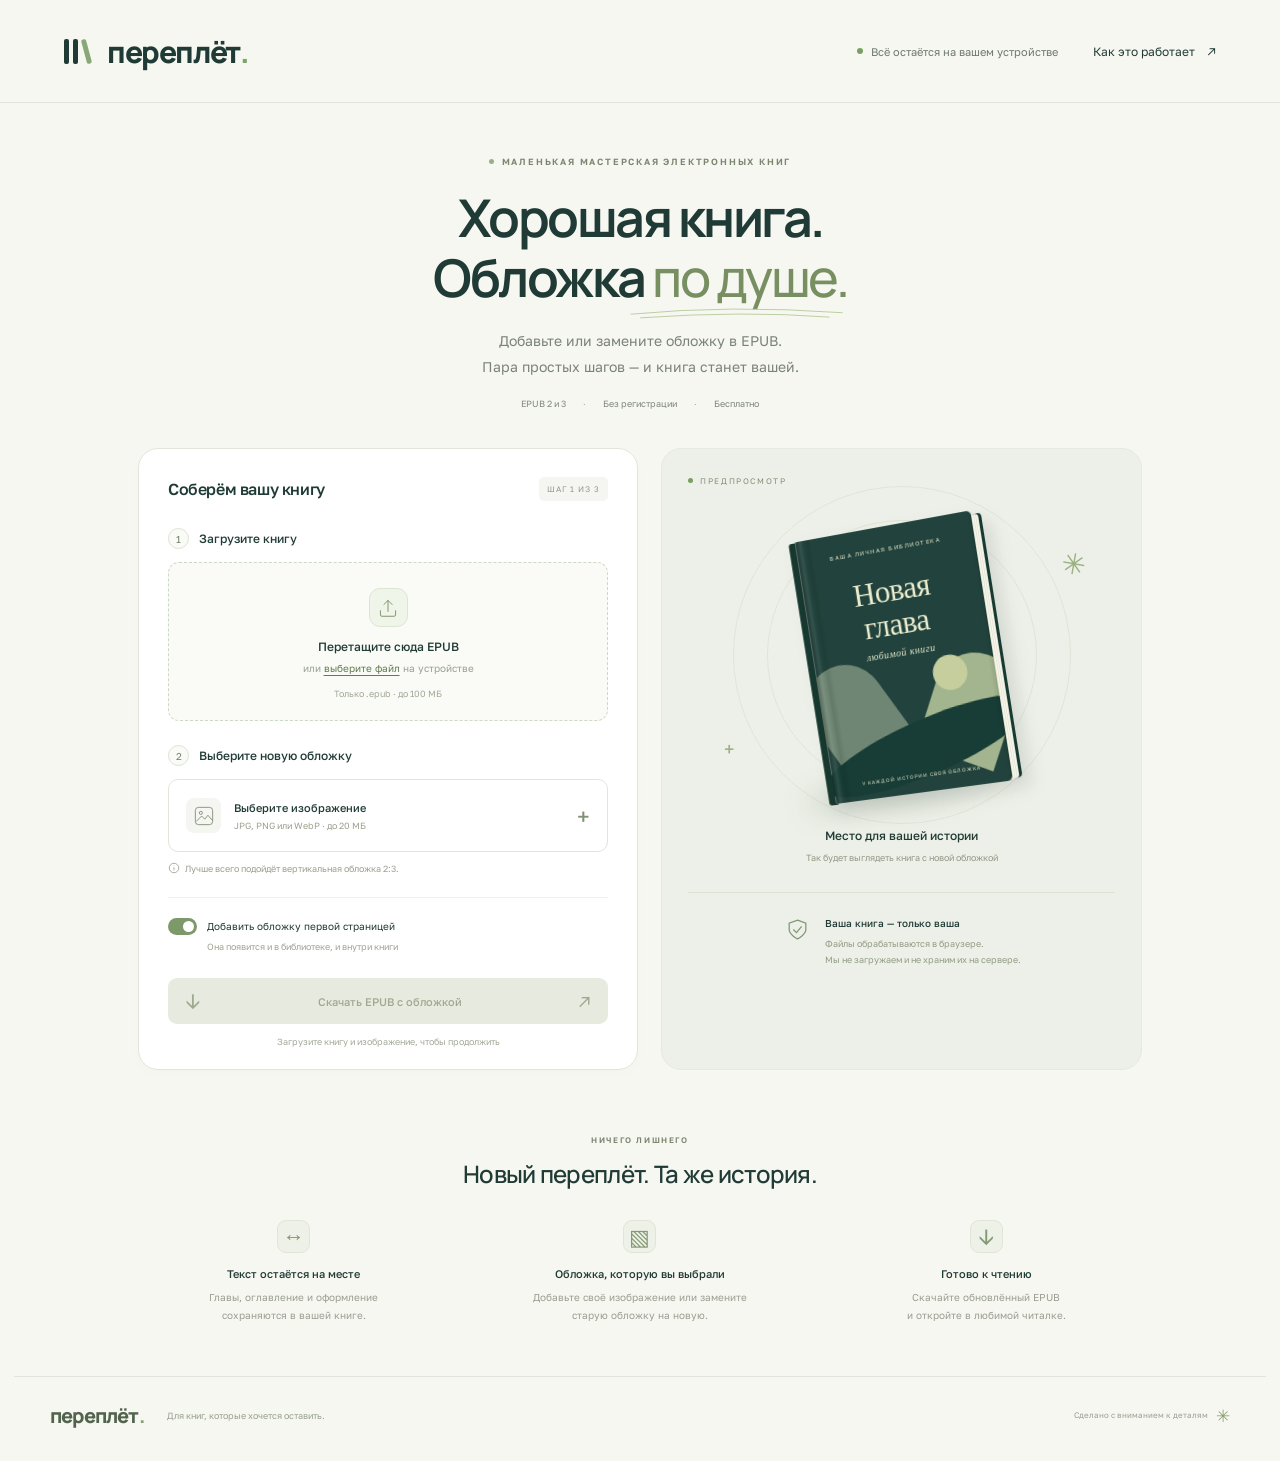
==== index.html @ 4f13bee2 "feat: upload project files" ====
<!doctype html>
<html lang="ru">
<head>
  <meta charset="UTF-8"><meta name="viewport" content="width=device-width, initial-scale=1, viewport-fit=cover">
  <meta name="description" content="Добавьте новую обложку в EPUB за пару шагов. Бесплатно, без отправки книги на сервер.">
  <meta name="theme-color" content="#f7f7f2"><title>Переплёт — новая обложка вашей книги</title>
  <link rel="icon" href="favicon.svg" type="image/svg+xml"><link rel="stylesheet" href="style.css"><link rel="stylesheet" href="mobile.css">
  <script defer src="vendor/jszip.min.js"></script><script defer src="epub.js"></script><script defer src="app.js"></script>
</head>
<body>
<header class="header"><a class="brand" href="./" aria-label="Переплёт, главная"><span class="brand-icon" aria-hidden="true"><i></i><i></i><i></i></span>переплёт<span class="brand-dot">.</span></a><div class="header-right"><span class="local-badge"><span></span>Всё остаётся на вашем устройстве</span><a href="#how" class="how-link">Как это работает <span>↗</span></a></div></header>
<main>
  <section class="intro"><div class="eyebrow"><span></span>МАЛЕНЬКАЯ МАСТЕРСКАЯ ЭЛЕКТРОННЫХ КНИГ</div><h1>Хорошая книга.<br>Обложка <em>по душе.</em><svg viewBox="0 0 300 20" aria-hidden="true"><path d="M5 13 Q140 0 294 11 M18 18 Q159 8 276 17"/></svg></h1><p>Добавьте или замените обложку в EPUB.<br>Пара простых шагов — и книга станет вашей.</p><div class="format-tags"><span>EPUB 2 и 3</span><span>Без регистрации</span><span>Бесплатно</span></div></section>
  <div class="workspace">
    <section class="editor" aria-label="Редактор обложки">
      <div class="panel-heading"><h2>Соберём вашу книгу</h2><span class="step-count" id="step-count">ШАГ 1 ИЗ 3</span></div>
      <div class="step" id="book-step"><div class="step-label"><span class="number">1</span><h3>Загрузите книгу</h3><span class="step-done" id="book-done" hidden>✓ Готово</span></div>
        <div class="dropzone book-drop" id="book-drop"><input id="book-input" type="file" accept=".epub,application/epub+zip" aria-label="Загрузить книгу EPUB"><span class="upload-icon" aria-hidden="true"><svg viewBox="0 0 32 32"><path d="M16 21V5m-6 6 6-6 6 6M5 20v6a2 2 0 0 0 2 2h18a2 2 0 0 0 2-2v-6"/></svg></span><strong><span class="desktop-upload">Перетащите сюда EPUB</span><span class="mobile-upload">Нажмите, чтобы выбрать EPUB</span></strong><span>или <u>выберите файл</u> на устройстве</span><small>Только .epub · до 100 МБ</small></div>
        <div id="book-loaded" class="loaded-file" hidden><span class="file-icon">EPUB</span><div><strong id="book-filename"></strong><span id="book-details"></span></div><button type="button" class="icon-button" id="change-book" aria-label="Выбрать другую книгу">↺</button></div>
      </div>
      <div class="step" id="cover-step"><div class="step-label"><span class="number">2</span><h3>Выберите новую обложку</h3><span class="step-done" id="cover-done" hidden>✓ Готово</span></div>
        <div class="dropzone cover-drop" id="cover-drop"><input id="cover-input" type="file" accept="image/jpeg,image/png,image/webp,.jpg,.jpeg,.png,.webp" aria-label="Загрузить изображение обложки"><span class="image-icon" aria-hidden="true"><svg viewBox="0 0 28 28"><rect x="3" y="3" width="22" height="22" rx="4"/><circle cx="10" cy="10" r="2"/><path d="m4 21 7-7 4 4 4-5 6 7"/></svg></span><div><strong id="cover-label">Выберите изображение</strong><span id="cover-details">JPG, PNG или WebP · до 20 МБ</span></div><span class="plus" aria-hidden="true">+</span></div>
        <div class="hint"><svg viewBox="0 0 16 16" aria-hidden="true"><circle cx="8" cy="8" r="6.3"/><path d="M8 7v4M8 4.5v.5"/></svg> Лучше всего подойдёт вертикальная обложка 2:3.</div>
      </div>
      <div class="export-options"><label class="switch-label"><input id="include-page" type="checkbox" role="switch" checked><span class="switch" aria-hidden="true"></span><span>Добавить обложку первой страницей<small>Она появится и в библиотеке, и внутри книги</small></span></label></div>
      <div class="save-area"><button id="save-button" class="primary-button" disabled><span class="download-icon" aria-hidden="true">↓</span><span id="save-label">Скачать EPUB с обложкой</span><span aria-hidden="true">↗</span></button><p id="save-hint">Загрузите книгу и изображение, чтобы продолжить</p></div>
      <div class="status" id="status" role="status" aria-live="polite" hidden></div>
      <a class="ready-download" id="ready-download" hidden>Скачать ещё раз ↓</a>
    </section>
    <section class="preview-panel" aria-label="Предпросмотр обложки"><div class="preview-heading"><span><span class="live-dot"></span>ПРЕДПРОСМОТР</span><button id="reset-button" class="text-button" hidden>Начать заново ↺</button></div><div class="book-stage" id="book-stage"><div class="stage-orbit orbit-one"></div><div class="stage-orbit orbit-two"></div><span class="stage-spark spark-one">✳</span><span class="stage-spark spark-two">+</span><div class="book-shadow"></div><div class="book-object" id="book-object"><div class="book-spine"></div><div class="book-pages"></div><div class="book-front"><div class="sample-cover" id="sample-cover"><span class="sample-top">ВАША ЛИЧНАЯ БИБЛИОТЕКА</span><div class="sample-title">Новая<br>глава<span>любимой книги</span></div><div class="sample-art" aria-hidden="true"><div class="arch arch-back"></div><div class="arch arch-front"></div><div class="sun"></div><div class="wave"></div></div><span class="sample-bottom">У КАЖДОЙ ИСТОРИИ СВОЯ ОБЛОЖКА</span></div><img id="cover-preview" alt="Выбранная обложка книги" hidden></div></div></div><div class="preview-caption"><span id="preview-title">Место для вашей истории</span><p id="preview-description">Так будет выглядеть книга с новой обложкой</p></div><div class="preview-rule"></div><div class="privacy-note"><span aria-hidden="true"><svg viewBox="0 0 24 24"><path d="m12 3 8 3v6c0 5-8 9-8 9s-8-4-8-9V6l8-3Z"/><path d="m8 12 3 3 5-6"/></svg></span><div><strong>Ваша книга — только ваша</strong><p>Файлы обрабатываются в браузере.<br>Мы не загружаем и не храним их на сервере.</p></div></div></section>
  </div>
  <section class="how-section" id="how"><div class="how-heading"><span class="eyebrow">НИЧЕГО ЛИШНЕГО</span><h2>Новый переплёт. Та же история.</h2></div><div class="benefits"><article><span class="benefit-icon">↔</span><h3>Текст остаётся на месте</h3><p>Главы, оглавление и оформление<br>сохраняются в вашей книге.</p></article><article><span class="benefit-icon">▧</span><h3>Обложка, которую вы выбрали</h3><p>Добавьте своё изображение или замените<br>старую обложку на новую.</p></article><article><span class="benefit-icon">↓</span><h3>Готово к чтению</h3><p>Скачайте обновлённый EPUB<br>и откройте в любимой читалке.</p></article></div></section>
</main>
<footer><a class="brand footer-brand" href="./">переплёт<span class="brand-dot">.</span></a><span>Для книг, которые хочется оставить.</span><span class="footer-note">Сделано с вниманием к деталям <span>✳</span></span></footer>
</body></html>
---- style.css ----
@import url('https://fonts.googleapis.com/css2?family=Golos+Text:wght@400;450;500;550;600;650;700;750&family=Manrope:wght@400;500;600;650;700;750;800&display=swap');
:root{--ink:#203b36;--muted:#7d8580;--line:#e2e5dc;--green:#244e40;--lime:#d8edbd;--paper:#f7f7f2;--white:#fff;--radius:20px}*{box-sizing:border-box}html{scroll-behavior:smooth;scroll-padding-top:30px}body{margin:0;background:var(--paper);color:var(--ink);font-family:'Golos Text',Arial,sans-serif;font-size:14px;-webkit-font-smoothing:antialiased}button,input,a{-webkit-tap-highlight-color:transparent}button,input{font:inherit}button,a{touch-action:manipulation}button{cursor:pointer}button:focus-visible,a:focus-visible{outline:3px solid #90b381;outline-offset:5px}a{color:inherit;text-decoration:none}[hidden]{display:none!important}.header{max-width:1380px;margin:auto;height:103px;display:flex;justify-content:space-between;align-items:center;padding:0 64px;border-bottom:1px solid var(--line)}.brand{font-family:'Manrope',sans-serif;font-size:30px;font-weight:800;letter-spacing:-1.4px;display:flex;align-items:center;gap:12px}.brand-dot{color:#7fa36b;margin-left:-12px}.brand-icon{display:flex;align-items:center;gap:4px;width:31px;height:30px}.brand-icon i{display:block;width:5px;height:25px;border-radius:2px;background:var(--ink)}.brand-icon i:last-child{transform:rotate(-15deg);margin-left:2px;background:#8aa778}.header-right{display:flex;align-items:center;gap:35px}.local-badge{display:flex;gap:8px;align-items:center;font-size:11px;color:#6b786d}.local-badge>span,.live-dot{width:6px;height:6px;background:#7a9f62;border-radius:50%;display:inline-block}.how-link{font-size:12px}.how-link>span{margin-left:9px}main{max-width:1252px;margin:auto;padding:0 36px}.intro{position:relative;text-align:center;padding:53px 0 39px}.eyebrow{font-size:9px;letter-spacing:1.8px;font-weight:600;color:#7a866f;display:flex;align-items:center;justify-content:center;gap:8px}.eyebrow>span{width:5px;height:5px;background:#9cae88;border-radius:50%}h1{font-family:'Manrope','Golos Text',sans-serif;font-size:52px;line-height:1.16;letter-spacing:-2.5px;margin:21px 0 19px;font-weight:650;position:relative;display:inline-block}h1 em{font-style:normal;color:#789061;font-weight:500}h1 svg{position:absolute;width:220px;right:0;bottom:-12px;height:18px;fill:none;stroke:#b9cd9e;stroke-width:1.3}.intro p{color:#7a8279;font-size:14px;line-height:1.85;margin:0}.format-tags{display:flex;gap:17px;justify-content:center;margin-top:19px;color:#7e867b;font-size:9px}.format-tags span+span:before{content:'·';margin-right:17px;color:#a6afa0}.workspace{display:grid;grid-template-columns:1.04fr 1fr;gap:23px;max-width:1004px;margin:auto}.editor{background:#fff;border:1px solid var(--line);border-radius:var(--radius);padding:28px 29px 20px;box-shadow:0 5px 15px #203b3603}.panel-heading{display:flex;justify-content:space-between;align-items:center;margin-bottom:27px}h2,h3,p{margin-top:0}.panel-heading h2{font-size:16px;letter-spacing:-.4px;font-weight:550;margin:0}.step-count{font-size:8px;letter-spacing:1px;color:#92998b;background:#f5f6f1;padding:7px 8px;border-radius:5px}.step-label{display:flex;align-items:center;gap:10px;margin-bottom:13px}.step-label h3{font-size:12px;font-weight:500;margin:0}.number{width:21px;height:21px;border:1px solid #dce3d4;border-radius:50%;font-size:10px;display:grid;place-items:center;color:#718367;background:#fafbf7}.step-done{font-size:9px;color:#64824f;margin-left:auto}.dropzone{position:relative;transition:background .2s,border-color .2s;cursor:pointer}.dropzone input{position:absolute;inset:0;width:100%;height:100%;opacity:0;cursor:pointer;z-index:2}.dropzone:focus-within{outline:3px solid #acc794;outline-offset:3px}.dropzone.drag-over{background:#eaf3df;border-color:#799862}.dropzone.busy{opacity:.55;pointer-events:none}.book-drop{border:1.5px dashed #ced9c5;background:#fafbf7;border-radius:11px;padding:25px 15px 21px;display:flex;flex-direction:column;align-items:center;gap:8px}.upload-icon{height:39px;width:39px;border:1px solid #dce5d3;border-radius:11px;background:#f0f5e9;display:grid;place-items:center;margin-bottom:4px}.upload-icon svg{width:22px;height:22px;fill:none;stroke:#7c936c;stroke-width:1.4;stroke-linecap:round;stroke-linejoin:round}.book-drop strong{font-size:12px;font-weight:500}.book-drop>span:not(.upload-icon){color:#99a091;font-size:10px}.book-drop u{color:#617c4f;text-underline-offset:3px}.book-drop small{font-size:9px;color:#a1a898;margin-top:6px}.step+.step{margin-top:24px}.cover-drop{display:flex;align-items:center;gap:13px;padding:18px 17px;border:1px solid var(--line);border-radius:10px;background:#fff}.image-icon{display:grid;place-items:center;width:35px;height:35px;background:#f5f6f1;border-radius:8px;flex-shrink:0}.image-icon svg{fill:none;stroke:#88927d;stroke-width:1.2;width:22px;height:22px}.cover-drop>div{min-width:0;display:flex;flex-direction:column;gap:6px}.cover-drop strong{font-size:11px;font-weight:500;white-space:nowrap;overflow:hidden;text-overflow:ellipsis;max-width:260px}.cover-drop>div>span{font-size:9px;color:#9bA18f}.plus{margin-left:auto;font-size:23px;font-weight:400;color:#809273}.hint{display:flex;gap:5px;align-items:center;font-size:9px;color:#9bA18f;margin-top:10px}.hint svg{width:12px;height:12px;fill:none;stroke:currentColor;stroke-width:1.1;flex-shrink:0}.export-options{border-top:1px solid #edf0e8;margin-top:23px;padding-top:20px}.switch-label{display:flex;align-items:flex-start;gap:10px;position:relative;cursor:pointer}.switch-label input{position:absolute;width:30px;height:18px;opacity:0;margin:0}.switch{width:29px;height:17px;border-radius:20px;background:#ced5c7;padding:3px;flex-shrink:0;transition:background .15s}.switch:after{content:'';display:block;width:11px;height:11px;background:#fff;border-radius:50%;transition:transform .15s}.switch-label input:checked+.switch{background:#7d9969}.switch-label input:checked+.switch:after{transform:translateX(12px)}.switch-label input:focus-visible+.switch{outline:3px solid #b0c99d;outline-offset:3px}.switch-label>span:last-child{font-size:10px;line-height:17px}.switch-label small{display:block;font-size:9px;color:#a0a594;font-weight:400;margin-top:3px}.save-area{margin-top:23px}.primary-button{width:100%;display:flex;align-items:center;gap:11px;justify-content:center;border:0;border-radius:9px;background:var(--green);color:#fff;min-height:46px;font-size:11px;font-weight:500;transition:background .2s,transform .2s}.primary-button>span:last-child{margin-left:auto;font-size:17px;font-weight:400}.primary-button>span:first-child{margin-right:auto;font-size:21px;font-weight:400}.primary-button{padding:0 17px}.primary-button:hover:enabled{background:#173d31;transform:translateY(-1px)}.primary-button:disabled{background:#e7ebdf;color:#9fa991;cursor:not-allowed}.save-area p{text-align:center;font-size:9px;color:#a4aa9a;margin:11px 0 0;line-height:1.5}.status{font-size:11px;line-height:1.6;padding:10px 12px;border-radius:8px;margin-top:13px;background:#eef5e6;color:#4c6a3e}.status.error{background:#fcf0eb;color:#a3523e}.loaded-file{display:flex;align-items:center;border:1px solid #dfe7d7;background:#f8fbf4;padding:18px 15px;border-radius:10px;gap:12px;min-height:107px}.file-icon{width:39px;height:49px;background:#e5eedb;border:1px solid #d0dec4;border-radius:5px;font-size:8px;display:grid;place-items:center;color:#6c8757;flex-shrink:0}.loaded-file>div{min-width:0;flex:1;display:flex;flex-direction:column;gap:8px}.loaded-file strong{font-size:11px;font-weight:500;overflow-wrap:anywhere}.loaded-file>div>span{font-size:9px;color:#89967b;line-height:1.5}.icon-button{border:0;background:none;font-size:24px;color:#7d9470;padding:5px}.preview-panel{border-radius:var(--radius);background:#edf0e8;border:1px solid #e6e9e0;padding:22px 26px 23px;overflow:hidden;position:relative}.preview-heading{display:flex;align-items:center;justify-content:space-between;min-height:19px}.preview-heading>span{font-size:8px;letter-spacing:1.6px;color:#839077;display:flex;align-items:center;gap:7px}.live-dot{width:5px;height:5px}.text-button{border:0;background:none;color:#85937a;font-size:9px;padding:0}.text-button:hover{color:#345438}.book-stage{height:338px;position:relative;display:grid;place-items:center;perspective:1400px}.stage-orbit{border:1px solid #dfe4d7;position:absolute;border-radius:50%;pointer-events:none}.orbit-one{height:270px;width:270px;top:30px}.orbit-two{height:338px;width:338px;top:-4px}.stage-spark{position:absolute;color:#9ab183}.spark-one{font-size:29px;top:56px;right:29px;transform:rotate(10deg)}.spark-two{font-size:19px;bottom:68px;left:36px}.book-shadow{position:absolute;width:195px;height:28px;border-radius:50%;background:#334a372c;filter:blur(14px);bottom:24px;transform:rotate(-9deg)}.book-object{height:269px;width:184px;position:relative;transform:rotate(-9deg) rotateY(-14deg);transform-style:preserve-3d;transition:transform .6s,width .35s;filter:drop-shadow(8px 9px 8px #2f3f3420);margin-top:0}.book-object:hover{transform:rotate(-4deg) rotateY(-8deg)}.book-front{position:absolute;inset:0;z-index:3;border-radius:2px 5px 5px 2px;overflow:hidden;background:#22433d;box-shadow:inset 1px 0 1px #ffffff60}.book-front:after{content:'';position:absolute;inset:0;background:linear-gradient(90deg,#00000038 0,#ffffff15 3%,#ffffff00 5%,#00000017 7%,transparent 10%,transparent 97%,#00000018);pointer-events:none;z-index:4}.book-spine{position:absolute;top:1px;left:-7px;width:10px;height:100%;background:#16382f;border-radius:3px 0 0 3px;transform:rotateY(-20deg)}.book-pages{position:absolute;right:-7px;top:5px;height:calc(100% - 6px);width:15px;background:repeating-linear-gradient(90deg,#e6e5d8 0,#e6e5d8 1px,#f8f8ed 1px,#f8f8ed 2px);border-radius:0 4px 4px 0;transform:skewY(-8deg);box-shadow:3px 0 0 #173b32}.book-front img{width:100%;height:100%;object-fit:contain;display:block;background:#203b36}.sample-cover{height:100%;display:flex;flex-direction:column;align-items:center;color:#ecedcf;position:relative;padding:19px 12px 14px;overflow:hidden}.sample-top{font-size:5.7px;letter-spacing:1.5px;position:relative;z-index:2;white-space:nowrap}.sample-title{font-family:Georgia,'Times New Roman',serif;font-size:32px;line-height:1.05;text-align:center;margin-top:22px;position:relative;z-index:2;font-weight:400;letter-spacing:-.6px}.sample-title>span{display:block;font-size:10px;font-style:italic;letter-spacing:.6px;margin-top:8px}.sample-bottom{font-size:4.9px;letter-spacing:1px;margin-top:auto;z-index:2;white-space:nowrap}.sample-art{position:absolute;inset:0}.arch{position:absolute;border-radius:100px 100px 0 0;bottom:28px;width:82px;height:108px}.arch-back{left:-8px;bottom:32px;background:#6e8673;transform:rotate(-28deg)}.arch-front{right:-11px;bottom:24px;background:#a3b58e;transform:rotate(27deg)}.sun{width:35px;height:35px;border-radius:50%;position:absolute;right:28px;bottom:97px;background:#c5ce9c}.wave{position:absolute;bottom:17px;left:-12px;width:230px;height:55px;border-radius:50%;background:#173d36;transform:rotate(-15deg)}.preview-caption{text-align:center;margin-top:0;position:relative}.preview-caption>span{font-size:12px;font-weight:500;display:block;white-space:nowrap;overflow:hidden;text-overflow:ellipsis}.preview-caption p{font-size:9px;color:#919a86;margin:8px 0 0;line-height:1.6}.preview-rule{height:1px;background:#dce2d4;margin:26px 0 20px}.privacy-note{display:flex;align-items:flex-start;justify-content:center;gap:12px}.privacy-note>span{width:30px;height:33px;display:grid;place-items:center;flex-shrink:0}.privacy-note svg{fill:none;stroke:#819773;stroke-width:1.2;width:25px;height:25px}.privacy-note strong{font-size:10px;font-weight:500}.privacy-note p{font-size:9px;line-height:1.8;margin:6px 0 0;color:#929d85}.how-section{max-width:1004px;margin:65px auto 52px}.how-heading{text-align:center}.how-heading .eyebrow{font-size:8px;letter-spacing:1.6px}.how-heading h2{font-family:'Manrope',sans-serif;font-size:24px;letter-spacing:-.7px;font-weight:550;margin:12px 0 30px}.benefits{display:grid;grid-template-columns:repeat(3,1fr);gap:35px;text-align:center}.benefit-icon{width:33px;height:33px;background:#eef1e8;border:1px solid #e0e6d6;border-radius:9px;display:inline-grid;place-items:center;font-size:22px;color:#859a72;margin-bottom:14px}.benefits h3{font-size:11px;font-weight:500;margin-bottom:8px}.benefits p{font-size:10px;color:#999f90;line-height:1.8;margin-bottom:0}footer{max-width:1252px;border-top:1px solid var(--line);margin:auto;padding:25px 36px 32px;display:flex;align-items:center;gap:23px;font-size:9px;color:#98a08f}.footer-brand{font-size:20px;color:#52644e;letter-spacing:-.8px;gap:0}.footer-brand .brand-dot{margin-left:0}.footer-note{margin-left:auto;font-size:8px;display:flex;gap:8px;align-items:center}.footer-note>span{font-size:17px;color:#8ba273}@media(min-width:1500px){.intro{padding-top:66px;padding-bottom:48px}h1{font-size:60px}.workspace{max-width:1050px}.book-stage{height:352px}.book-object{height:282px;width:193px}.editor{padding:30px 32px 24px}.book-drop{padding-top:30px;padding-bottom:26px}}@media(max-width:900px){.header{padding:0 28px;height:85px}.local-badge{display:none}main{padding:0 22px}.workspace{gap:16px}.editor{padding:25px 22px 20px}.preview-panel{padding:22px 18px}.book-stage{height:337px}.book-object{height:245px;width:168px}.orbit-one{width:230px;height:230px;top:45px}.orbit-two{width:290px;height:290px;top:15px}.spark-one{right:7px}.spark-two{left:8px}.sample-title{font-size:30px}.sample-top{font-size:5px}.sample-bottom{font-size:4.5px}.cover-drop{padding:16px 11px;gap:8px}.cover-drop strong{max-width:190px}.hint{font-size:8px}.step-count{letter-spacing:.5px;font-size:7px}.panel-heading h2{font-size:14px}.step-label h3{font-size:11px}.primary-button{font-size:10px;padding:0 12px}.privacy-note p{font-size:8px}.privacy-note{gap:8px}.preview-caption p{font-size:8px}.intro{padding-top:40px}h1{font-size:48px}footer{padding-left:28px;padding-right:28px}}@media(max-width:650px){.header{height:76px;padding:0 23px}.brand{font-size:27px}.brand-icon{transform:scale(.9)}.header-right{gap:0}.how-link{font-size:10px}main{padding:0 18px}.intro{padding:35px 0 31px}.eyebrow{font-size:7px;letter-spacing:1.2px}h1{font-size:41px;letter-spacing:-1.9px;margin-top:19px;margin-bottom:23px}h1 svg{width:180px;bottom:-12px}.intro p{font-size:12px}.format-tags{font-size:8px;gap:12px;margin-top:17px}.format-tags span+span:before{margin-right:12px}.workspace{grid-template-columns:1fr;gap:16px;max-width:450px}.editor{padding:24px 22px 21px}.panel-heading h2{font-size:15px}.step-count{font-size:8px}.step-label h3{font-size:12px}.book-drop{padding:27px 15px 24px}.cover-drop{padding:18px 15px;gap:12px}.cover-drop strong{max-width:225px;font-size:11px}.hint{font-size:9px}.primary-button{font-size:11px}.preview-panel{padding:22px 24px 24px}.book-stage{height:314px}.book-object{height:251px;width:172px}.orbit-one{width:245px;height:245px;top:28px}.orbit-two{width:300px;height:300px;top:0}.spark-one{right:10px}.spark-two{left:12px}.preview-caption>span{font-size:12px}.preview-caption p{font-size:9px}.privacy-note p{font-size:9px}.preview-rule{margin-top:24px;margin-bottom:18px}.privacy-note{gap:12px}.how-section{margin:43px auto 35px}.how-heading h2{font-size:21px;margin-bottom:25px}.benefits{grid-template-columns:1fr;gap:22px;text-align:left;max-width:320px;margin:auto}.benefits article{display:grid;grid-template-columns:35px 1fr;column-gap:15px}.benefit-icon{grid-row:1/3;margin:0}.benefits h3{margin:2px 0 5px}.benefits p{font-size:10px}.benefits br{display:none}footer{padding:21px 23px 25px;gap:14px;flex-wrap:wrap}.footer-note{margin-left:0;width:100%;font-size:8px}.footer-brand{font-size:20px}.switch-label>span:last-child{font-size:10px}}@media(prefers-reduced-motion:reduce){*{scroll-behavior:auto!important;transition:none!important}}

@media(max-width:650px){h1{font-size:clamp(30px,8.6vw,41px)}}@media(max-width:360px){.header{padding:0 18px}.header .brand{font-size:24px;gap:8px}.header .brand-dot{margin-left:-8px}.how-link{font-size:9px}.how-link>span{margin-left:5px}.cover-drop strong{max-width:175px}.hint{font-size:8px}}

.ready-download{display:block;text-align:center;margin-top:12px;font-size:11px;color:#476d37;text-decoration:underline;text-underline-offset:4px;padding:8px}.ready-download:hover{color:#203b36}
---- mobile.css ----
/* Touch layouts, including iPhone 16 Pro in portrait and landscape. */
html { -webkit-text-size-adjust: 100%; text-size-adjust: 100%; }
.workspace > * { min-width: 0; }
.mobile-upload { display: none; }

@media (max-width: 650px) {
  .header {
    height: 80px;
    padding-left: max(18px, env(safe-area-inset-left));
    padding-right: max(18px, env(safe-area-inset-right));
  }
  .header .brand { font-size: 26px; gap: 9px; }
  .header .brand-dot { margin-left: -9px; }
  .how-link { display: flex; align-items: center; min-height: 44px; font-size: 12px; }
  .how-link > span { margin-left: 6px; }
  main {
    padding-left: max(16px, env(safe-area-inset-left));
    padding-right: max(16px, env(safe-area-inset-right));
  }
  .intro { padding: 30px 0; }
  .eyebrow { font-size: 8px; letter-spacing: 1px; line-height: 1.6; }
  h1 { font-size: clamp(30px, 8.6vw, 41px); line-height: 1.2; }
  .intro p { font-size: 14px; line-height: 1.7; }
  .format-tags { font-size: 10px; gap: 10px; flex-wrap: wrap; }
  .format-tags span + span:before { margin-right: 10px; }
  .editor { padding: 22px 18px; }
  .panel-heading { gap: 8px; margin-bottom: 24px; }
  .panel-heading h2 { font-size: 18px; }
  .step-count { font-size: 9px; white-space: nowrap; }
  .step-label h3 { font-size: 14px; line-height: 1.45; }
  .number { width: 26px; height: 26px; flex-shrink: 0; font-size: 12px; }
  .step-done { font-size: 11px; white-space: nowrap; }
  .book-drop { min-height: 164px; padding: 24px 12px; text-align: center; }
  .book-drop strong { font-size: 14px; line-height: 1.5; }
  .book-drop > span:not(.upload-icon) { font-size: 12px; line-height: 1.5; }
  .book-drop small { font-size: 11px; }
  .book-drop > span:not(.upload-icon), .book-drop small,
  .cover-drop > div > span, .hint, .switch-label small,
  .save-area p, .preview-caption p, .privacy-note p,
  .benefits p, .loaded-file > div > span { color: #68755f; }
  .cover-drop { min-height: 88px; padding: 16px 12px; gap: 10px; }
  .cover-drop > div { flex: 1; }
  .cover-drop strong { max-width: 100%; font-size: 14px; line-height: 1.5; }
  .cover-drop > div > span { font-size: 11px; line-height: 1.5; overflow-wrap: anywhere; }
  .plus { flex-shrink: 0; }
  .hint { font-size: 11px; line-height: 1.55; align-items: flex-start; gap: 6px; }
  .hint svg { margin-top: 3px; }
  .loaded-file { padding: 16px 12px; gap: 10px; }
  .loaded-file strong { font-size: 14px; line-height: 1.5; }
  .loaded-file > div > span { font-size: 12px; overflow-wrap: anywhere; }
  .icon-button { width: 44px; height: 44px; flex-shrink: 0; }
  .switch-label { min-height: 52px; align-items: flex-start; gap: 11px; }
  .switch-label input { width: 40px; height: 44px; top: -10px; }
  .switch { width: 40px; height: 24px; }
  .switch:after { width: 18px; height: 18px; }
  .switch-label input:checked + .switch:after { transform: translateX(16px); }
  .switch-label > span:last-child { font-size: 13px; line-height: 1.6; }
  .switch-label small { font-size: 11px; line-height: 1.6; }
  .primary-button { min-height: 54px; font-size: 14px; padding: 10px 14px; gap: 8px; line-height: 1.5; }
  .primary-button > span:first-child, .primary-button > span:last-child { flex-shrink: 0; }
  .save-area p { font-size: 11px; line-height: 1.6; }
  .status { font-size: 13px; overflow-wrap: anywhere; }
  .ready-download { min-height: 44px; font-size: 14px; line-height: 1.6; }
  .preview-panel { padding: 16px 18px 24px; }
  .preview-heading { min-height: 44px; gap: 8px; }
  .preview-heading > span { font-size: 10px; letter-spacing: 1px; }
  .text-button { min-height: 44px; padding: 8px 0 8px 8px; font-size: 12px; }
  .book-stage { height: 310px; }
  .orbit-one { width: min(245px, 85%); aspect-ratio: 1; height: auto; }
  .orbit-two { width: min(300px, 100%); aspect-ratio: 1; height: auto; }
  .preview-caption > span { font-size: 14px; }
  .preview-caption p { font-size: 12px; line-height: 1.65; }
  .privacy-note { gap: 9px; }
  .privacy-note strong { font-size: 13px; line-height: 1.5; }
  .privacy-note p { font-size: 11px; line-height: 1.8; }
  .privacy-note p br { display: none; }
  .benefits h3 { font-size: 14px; line-height: 1.5; }
  .benefits p { font-size: 12px; line-height: 1.7; }
  footer {
    font-size: 11px;
    padding-left: max(18px, env(safe-area-inset-left));
    padding-right: max(18px, env(safe-area-inset-right));
    padding-bottom: max(24px, env(safe-area-inset-bottom));
  }
  .footer-note { font-size: 10px; }
}

@media (pointer: coarse), (max-width: 650px) {
  .desktop-upload { display: none; }
  .mobile-upload { display: inline; }
  .icon-button, .text-button, .ready-download { min-height: 44px; min-width: 44px; }
}

@media (max-height: 500px) and (min-width: 651px) {
  .header { height: 68px; padding-inline: max(28px, env(safe-area-inset-left), env(safe-area-inset-right)); }
  main { padding-inline: max(24px, env(safe-area-inset-left), env(safe-area-inset-right)); }
  .intro { padding: 24px 0; }
  h1 { font-size: 38px; }
  .workspace { grid-template-columns: minmax(0, 1.1fr) minmax(0, 1fr); }
  .primary-button { min-height: 48px; font-size: 12px; }
  .switch-label { min-height: 44px; }
  footer { padding-bottom: max(24px, env(safe-area-inset-bottom)); }
}

@media (max-width: 360px) {
  .header .brand { font-size: 23px; gap: 7px; }
  .header .brand-dot { margin-left: -7px; }
  .how-link { font-size: 11px; }
  .editor { padding-inline: 14px; }
  .panel-heading h2 { font-size: 16px; }
  .primary-button { font-size: 12px; }
}
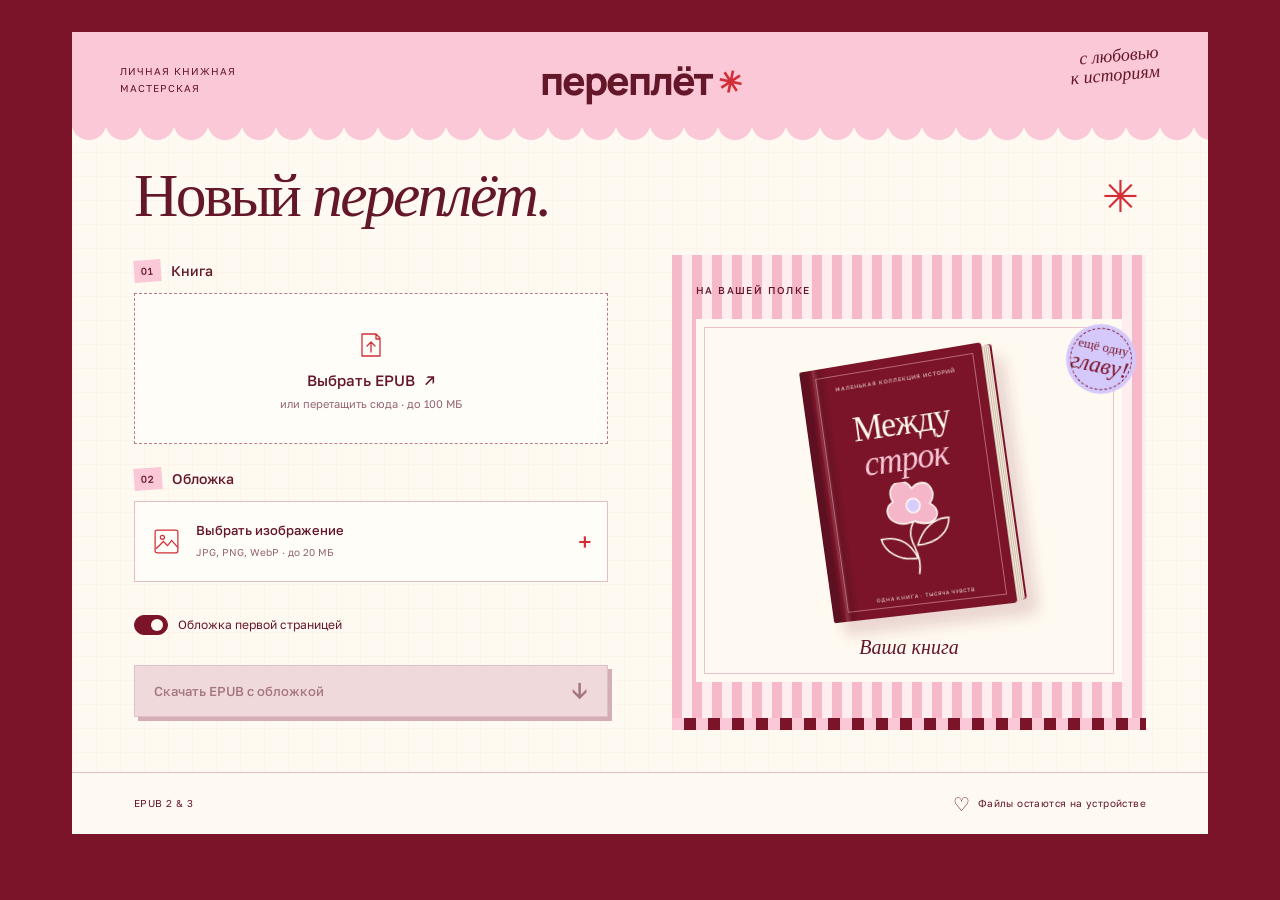
==== commit f2c3c237: "Redesign Pereplet as a compact cream and berry cover studio" ====
--- a/index.html
+++ b/index.html
@@ -1,35 +1,87 @@
 <!doctype html>
 <html lang="ru">
 <head>
-  <meta charset="UTF-8"><meta name="viewport" content="width=device-width, initial-scale=1, viewport-fit=cover">
-  <meta name="description" content="Добавьте новую обложку в EPUB за пару шагов. Бесплатно, без отправки книги на сервер.">
-  <meta name="theme-color" content="#f7f7f2"><title>Переплёт — новая обложка вашей книги</title>
-  <link rel="icon" href="favicon.svg" type="image/svg+xml"><link rel="stylesheet" href="style.css"><link rel="stylesheet" href="mobile.css">
-  <script defer src="vendor/jszip.min.js"></script><script defer src="epub.js"></script><script defer src="app.js"></script>
+  <meta charset="UTF-8">
+  <meta name="viewport" content="width=device-width, initial-scale=1, viewport-fit=cover">
+  <meta name="description" content="Переплёт — личная мастерская обложек EPUB.">
+  <meta name="theme-color" content="#7b1429">
+  <title>Переплёт — мастерская обложек</title>
+  <link rel="icon" href="favicon.svg" type="image/svg+xml">
+  <link rel="stylesheet" href="style.css">
+  <link rel="stylesheet" href="mobile.css">
+  <script defer src="vendor/jszip.min.js"></script>
+  <script defer src="epub.js"></script>
+  <script defer src="app.js"></script>
 </head>
 <body>
-<header class="header"><a class="brand" href="./" aria-label="Переплёт, главная"><span class="brand-icon" aria-hidden="true"><i></i><i></i><i></i></span>переплёт<span class="brand-dot">.</span></a><div class="header-right"><span class="local-badge"><span></span>Всё остаётся на вашем устройстве</span><a href="#how" class="how-link">Как это работает <span>↗</span></a></div></header>
-<main>
-  <section class="intro"><div class="eyebrow"><span></span>МАЛЕНЬКАЯ МАСТЕРСКАЯ ЭЛЕКТРОННЫХ КНИГ</div><h1>Хорошая книга.<br>Обложка <em>по душе.</em><svg viewBox="0 0 300 20" aria-hidden="true"><path d="M5 13 Q140 0 294 11 M18 18 Q159 8 276 17"/></svg></h1><p>Добавьте или замените обложку в EPUB.<br>Пара простых шагов — и книга станет вашей.</p><div class="format-tags"><span>EPUB 2 и 3</span><span>Без регистрации</span><span>Бесплатно</span></div></section>
-  <div class="workspace">
-    <section class="editor" aria-label="Редактор обложки">
-      <div class="panel-heading"><h2>Соберём вашу книгу</h2><span class="step-count" id="step-count">ШАГ 1 ИЗ 3</span></div>
-      <div class="step" id="book-step"><div class="step-label"><span class="number">1</span><h3>Загрузите книгу</h3><span class="step-done" id="book-done" hidden>✓ Готово</span></div>
-        <div class="dropzone book-drop" id="book-drop"><input id="book-input" type="file" accept=".epub,application/epub+zip" aria-label="Загрузить книгу EPUB"><span class="upload-icon" aria-hidden="true"><svg viewBox="0 0 32 32"><path d="M16 21V5m-6 6 6-6 6 6M5 20v6a2 2 0 0 0 2 2h18a2 2 0 0 0 2-2v-6"/></svg></span><strong><span class="desktop-upload">Перетащите сюда EPUB</span><span class="mobile-upload">Нажмите, чтобы выбрать EPUB</span></strong><span>или <u>выберите файл</u> на устройстве</span><small>Только .epub · до 100 МБ</small></div>
-        <div id="book-loaded" class="loaded-file" hidden><span class="file-icon">EPUB</span><div><strong id="book-filename"></strong><span id="book-details"></span></div><button type="button" class="icon-button" id="change-book" aria-label="Выбрать другую книгу">↺</button></div>
+  <div class="paper">
+    <header class="header">
+      <span class="header-note">Личная книжная<br>мастерская</span>
+      <a class="brand" href="./" aria-label="Переплёт, главная">переплёт<span aria-hidden="true">✳</span></a>
+      <span class="header-mark" aria-hidden="true">с любовью<br>к историям</span>
+    </header>
+    <main>
+      <div class="title-row">
+        <h1>Новый <em>переплёт.</em></h1>
+        <span class="title-flower" aria-hidden="true">✳</span>
       </div>
-      <div class="step" id="cover-step"><div class="step-label"><span class="number">2</span><h3>Выберите новую обложку</h3><span class="step-done" id="cover-done" hidden>✓ Готово</span></div>
-        <div class="dropzone cover-drop" id="cover-drop"><input id="cover-input" type="file" accept="image/jpeg,image/png,image/webp,.jpg,.jpeg,.png,.webp" aria-label="Загрузить изображение обложки"><span class="image-icon" aria-hidden="true"><svg viewBox="0 0 28 28"><rect x="3" y="3" width="22" height="22" rx="4"/><circle cx="10" cy="10" r="2"/><path d="m4 21 7-7 4 4 4-5 6 7"/></svg></span><div><strong id="cover-label">Выберите изображение</strong><span id="cover-details">JPG, PNG или WebP · до 20 МБ</span></div><span class="plus" aria-hidden="true">+</span></div>
-        <div class="hint"><svg viewBox="0 0 16 16" aria-hidden="true"><circle cx="8" cy="8" r="6.3"/><path d="M8 7v4M8 4.5v.5"/></svg> Лучше всего подойдёт вертикальная обложка 2:3.</div>
+      <div class="workspace">
+        <section class="editor" aria-label="Редактор обложки">
+          <span id="step-count" class="sr-only" aria-live="polite">ШАГ 1 ИЗ 3</span>
+          <div class="step" id="book-step">
+            <div class="step-label"><h2><span class="number">01</span> Книга</h2><span class="step-done" id="book-done" hidden>Готово ✓</span></div>
+            <div class="dropzone book-drop" id="book-drop">
+              <input id="book-input" type="file" accept=".epub,application/epub+zip" aria-label="Загрузить книгу EPUB">
+              <span class="upload-icon" aria-hidden="true"><svg viewBox="0 0 32 32"><path d="M7 5h14l4 4v18H7zM21 5v5h4M16 23V13m-4 4 4-4 4 4"/></svg></span>
+              <strong>Выбрать EPUB <span aria-hidden="true">↗</span></strong>
+              <small>или перетащить сюда · до 100 МБ</small>
+            </div>
+            <div id="book-loaded" class="loaded-file" hidden>
+              <span class="file-icon" aria-hidden="true">EPUB</span>
+              <div><strong id="book-filename"></strong><span id="book-details"></span></div>
+              <button type="button" class="icon-button" id="change-book" aria-label="Выбрать другую книгу">↺</button>
+            </div>
+          </div>
+          <div class="step" id="cover-step">
+            <div class="step-label"><h2><span class="number">02</span> Обложка</h2><span class="step-done" id="cover-done" hidden>Готово ✓</span></div>
+            <div class="dropzone cover-drop" id="cover-drop">
+              <input id="cover-input" type="file" accept="image/jpeg,image/png,image/webp,.jpg,.jpeg,.png,.webp" aria-label="Загрузить изображение обложки">
+              <span class="image-icon" aria-hidden="true"><svg viewBox="0 0 28 28"><rect x="3" y="3" width="22" height="22" rx="2"/><circle cx="10" cy="10" r="2"/><path d="m4 21 7-7 4 4 4-5 6 7"/></svg></span>
+              <div><strong id="cover-label">Выбрать изображение</strong><span id="cover-details">JPG, PNG, WebP · до 20 МБ</span></div>
+              <span class="plus" aria-hidden="true">+</span>
+            </div>
+          </div>
+          <div class="export-options">
+            <label class="switch-label"><input id="include-page" type="checkbox" role="switch" checked><span class="switch" aria-hidden="true"></span><span>Обложка первой страницей<small class="sr-only">Она появится и в библиотеке, и внутри книги</small></span></label>
+          </div>
+          <div class="save-area"><button type="button" id="save-button" class="primary-button" disabled><span id="save-label">Скачать EPUB с обложкой</span><span aria-hidden="true">↓</span></button><p id="save-hint" class="sr-only">Загрузите книгу и изображение</p></div>
+          <div class="status" id="status" role="status" aria-live="polite" hidden></div>
+          <a class="ready-download" id="ready-download" hidden>Скачать ещё раз ↓</a>
+        </section>
+        <section class="preview-panel" aria-label="Предпросмотр обложки">
+          <div class="preview-heading"><span>На вашей полке</span><button type="button" id="reset-button" class="text-button" hidden>Сбросить ↺</button></div>
+          <div class="preview-card">
+            <span class="book-sticker" aria-hidden="true">ещё одну<br><em>главу!</em></span>
+            <div class="book-stage" id="book-stage">
+              <div class="book-object" id="book-object">
+                <div class="book-spine"></div><div class="book-pages"></div>
+                <div class="book-front">
+                  <div class="sample-cover" id="sample-cover" aria-hidden="true">
+                    <span class="sample-top">МАЛЕНЬКАЯ КОЛЛЕКЦИЯ ИСТОРИЙ</span>
+                    <div class="sample-title">Между<br><em>строк</em></div>
+                    <svg class="sample-art" viewBox="0 0 180 130" fill="none"><path d="M87 119C97 83 70 77 90 49M88 98C62 101 45 83 43 69c21-2 37 7 45 29ZM90 82c29 0 43-14 45-30-20-2-36 10-45 30Z" stroke="currentColor" stroke-width="2"/><path d="M90 51c-32 9-44-20-25-28-10-23 19-34 27-14 19-16 36 7 21 22 19 13 1 34-23 20Z" fill="#f4b6c8" stroke="currentColor" stroke-width="2"/><circle cx="91" cy="31" r="9" fill="#d8cdff" stroke="currentColor" stroke-width="2"/></svg>
+                    <span class="sample-bottom">ОДНА КНИГА · ТЫСЯЧА ЧУВСТВ</span>
+                  </div>
+                  <img id="cover-preview" alt="Выбранная обложка книги" hidden>
+                </div>
+              </div>
+            </div>
+            <div class="preview-caption"><span id="preview-title">Ваша книга</span><p id="preview-description" class="sr-only">Предпросмотр новой обложки</p></div>
+          </div>
+        </section>
       </div>
-      <div class="export-options"><label class="switch-label"><input id="include-page" type="checkbox" role="switch" checked><span class="switch" aria-hidden="true"></span><span>Добавить обложку первой страницей<small>Она появится и в библиотеке, и внутри книги</small></span></label></div>
-      <div class="save-area"><button id="save-button" class="primary-button" disabled><span class="download-icon" aria-hidden="true">↓</span><span id="save-label">Скачать EPUB с обложкой</span><span aria-hidden="true">↗</span></button><p id="save-hint">Загрузите книгу и изображение, чтобы продолжить</p></div>
-      <div class="status" id="status" role="status" aria-live="polite" hidden></div>
-      <a class="ready-download" id="ready-download" hidden>Скачать ещё раз ↓</a>
-    </section>
-    <section class="preview-panel" aria-label="Предпросмотр обложки"><div class="preview-heading"><span><span class="live-dot"></span>ПРЕДПРОСМОТР</span><button id="reset-button" class="text-button" hidden>Начать заново ↺</button></div><div class="book-stage" id="book-stage"><div class="stage-orbit orbit-one"></div><div class="stage-orbit orbit-two"></div><span class="stage-spark spark-one">✳</span><span class="stage-spark spark-two">+</span><div class="book-shadow"></div><div class="book-object" id="book-object"><div class="book-spine"></div><div class="book-pages"></div><div class="book-front"><div class="sample-cover" id="sample-cover"><span class="sample-top">ВАША ЛИЧНАЯ БИБЛИОТЕКА</span><div class="sample-title">Новая<br>глава<span>любимой книги</span></div><div class="sample-art" aria-hidden="true"><div class="arch arch-back"></div><div class="arch arch-front"></div><div class="sun"></div><div class="wave"></div></div><span class="sample-bottom">У КАЖДОЙ ИСТОРИИ СВОЯ ОБЛОЖКА</span></div><img id="cover-preview" alt="Выбранная обложка книги" hidden></div></div></div><div class="preview-caption"><span id="preview-title">Место для вашей истории</span><p id="preview-description">Так будет выглядеть книга с новой обложкой</p></div><div class="preview-rule"></div><div class="privacy-note"><span aria-hidden="true"><svg viewBox="0 0 24 24"><path d="m12 3 8 3v6c0 5-8 9-8 9s-8-4-8-9V6l8-3Z"/><path d="m8 12 3 3 5-6"/></svg></span><div><strong>Ваша книга — только ваша</strong><p>Файлы обрабатываются в браузере.<br>Мы не загружаем и не храним их на сервере.</p></div></div></section>
+    </main>
+    <footer><span>EPUB 2 &amp; 3</span><span class="privacy-note"><span aria-hidden="true">♡</span> Файлы остаются на устройстве</span></footer>
   </div>
-  <section class="how-section" id="how"><div class="how-heading"><span class="eyebrow">НИЧЕГО ЛИШНЕГО</span><h2>Новый переплёт. Та же история.</h2></div><div class="benefits"><article><span class="benefit-icon">↔</span><h3>Текст остаётся на месте</h3><p>Главы, оглавление и оформление<br>сохраняются в вашей книге.</p></article><article><span class="benefit-icon">▧</span><h3>Обложка, которую вы выбрали</h3><p>Добавьте своё изображение или замените<br>старую обложку на новую.</p></article><article><span class="benefit-icon">↓</span><h3>Готово к чтению</h3><p>Скачайте обновлённый EPUB<br>и откройте в любимой читалке.</p></article></div></section>
-</main>
-<footer><a class="brand footer-brand" href="./">переплёт<span class="brand-dot">.</span></a><span>Для книг, которые хочется оставить.</span><span class="footer-note">Сделано с вниманием к деталям <span>✳</span></span></footer>
-</body></html>
+</body>
+</html>
--- a/style.css
+++ b/style.css
@@ -1,6 +1,5 @@
-@import url('https://fonts.googleapis.com/css2?family=Golos+Text:wght@400;450;500;550;600;650;700;750&family=Manrope:wght@400;500;600;650;700;750;800&display=swap');
-:root{--ink:#203b36;--muted:#7d8580;--line:#e2e5dc;--green:#244e40;--lime:#d8edbd;--paper:#f7f7f2;--white:#fff;--radius:20px}*{box-sizing:border-box}html{scroll-behavior:smooth;scroll-padding-top:30px}body{margin:0;background:var(--paper);color:var(--ink);font-family:'Golos Text',Arial,sans-serif;font-size:14px;-webkit-font-smoothing:antialiased}button,input,a{-webkit-tap-highlight-color:transparent}button,input{font:inherit}button,a{touch-action:manipulation}button{cursor:pointer}button:focus-visible,a:focus-visible{outline:3px solid #90b381;outline-offset:5px}a{color:inherit;text-decoration:none}[hidden]{display:none!important}.header{max-width:1380px;margin:auto;height:103px;display:flex;justify-content:space-between;align-items:center;padding:0 64px;border-bottom:1px solid var(--line)}.brand{font-family:'Manrope',sans-serif;font-size:30px;font-weight:800;letter-spacing:-1.4px;display:flex;align-items:center;gap:12px}.brand-dot{color:#7fa36b;margin-left:-12px}.brand-icon{display:flex;align-items:center;gap:4px;width:31px;height:30px}.brand-icon i{display:block;width:5px;height:25px;border-radius:2px;background:var(--ink)}.brand-icon i:last-child{transform:rotate(-15deg);margin-left:2px;background:#8aa778}.header-right{display:flex;align-items:center;gap:35px}.local-badge{display:flex;gap:8px;align-items:center;font-size:11px;color:#6b786d}.local-badge>span,.live-dot{width:6px;height:6px;background:#7a9f62;border-radius:50%;display:inline-block}.how-link{font-size:12px}.how-link>span{margin-left:9px}main{max-width:1252px;margin:auto;padding:0 36px}.intro{position:relative;text-align:center;padding:53px 0 39px}.eyebrow{font-size:9px;letter-spacing:1.8px;font-weight:600;color:#7a866f;display:flex;align-items:center;justify-content:center;gap:8px}.eyebrow>span{width:5px;height:5px;background:#9cae88;border-radius:50%}h1{font-family:'Manrope','Golos Text',sans-serif;font-size:52px;line-height:1.16;letter-spacing:-2.5px;margin:21px 0 19px;font-weight:650;position:relative;display:inline-block}h1 em{font-style:normal;color:#789061;font-weight:500}h1 svg{position:absolute;width:220px;right:0;bottom:-12px;height:18px;fill:none;stroke:#b9cd9e;stroke-width:1.3}.intro p{color:#7a8279;font-size:14px;line-height:1.85;margin:0}.format-tags{display:flex;gap:17px;justify-content:center;margin-top:19px;color:#7e867b;font-size:9px}.format-tags span+span:before{content:'·';margin-right:17px;color:#a6afa0}.workspace{display:grid;grid-template-columns:1.04fr 1fr;gap:23px;max-width:1004px;margin:auto}.editor{background:#fff;border:1px solid var(--line);border-radius:var(--radius);padding:28px 29px 20px;box-shadow:0 5px 15px #203b3603}.panel-heading{display:flex;justify-content:space-between;align-items:center;margin-bottom:27px}h2,h3,p{margin-top:0}.panel-heading h2{font-size:16px;letter-spacing:-.4px;font-weight:550;margin:0}.step-count{font-size:8px;letter-spacing:1px;color:#92998b;background:#f5f6f1;padding:7px 8px;border-radius:5px}.step-label{display:flex;align-items:center;gap:10px;margin-bottom:13px}.step-label h3{font-size:12px;font-weight:500;margin:0}.number{width:21px;height:21px;border:1px solid #dce3d4;border-radius:50%;font-size:10px;display:grid;place-items:center;color:#718367;background:#fafbf7}.step-done{font-size:9px;color:#64824f;margin-left:auto}.dropzone{position:relative;transition:background .2s,border-color .2s;cursor:pointer}.dropzone input{position:absolute;inset:0;width:100%;height:100%;opacity:0;cursor:pointer;z-index:2}.dropzone:focus-within{outline:3px solid #acc794;outline-offset:3px}.dropzone.drag-over{background:#eaf3df;border-color:#799862}.dropzone.busy{opacity:.55;pointer-events:none}.book-drop{border:1.5px dashed #ced9c5;background:#fafbf7;border-radius:11px;padding:25px 15px 21px;display:flex;flex-direction:column;align-items:center;gap:8px}.upload-icon{height:39px;width:39px;border:1px solid #dce5d3;border-radius:11px;background:#f0f5e9;display:grid;place-items:center;margin-bottom:4px}.upload-icon svg{width:22px;height:22px;fill:none;stroke:#7c936c;stroke-width:1.4;stroke-linecap:round;stroke-linejoin:round}.book-drop strong{font-size:12px;font-weight:500}.book-drop>span:not(.upload-icon){color:#99a091;font-size:10px}.book-drop u{color:#617c4f;text-underline-offset:3px}.book-drop small{font-size:9px;color:#a1a898;margin-top:6px}.step+.step{margin-top:24px}.cover-drop{display:flex;align-items:center;gap:13px;padding:18px 17px;border:1px solid var(--line);border-radius:10px;background:#fff}.image-icon{display:grid;place-items:center;width:35px;height:35px;background:#f5f6f1;border-radius:8px;flex-shrink:0}.image-icon svg{fill:none;stroke:#88927d;stroke-width:1.2;width:22px;height:22px}.cover-drop>div{min-width:0;display:flex;flex-direction:column;gap:6px}.cover-drop strong{font-size:11px;font-weight:500;white-space:nowrap;overflow:hidden;text-overflow:ellipsis;max-width:260px}.cover-drop>div>span{font-size:9px;color:#9bA18f}.plus{margin-left:auto;font-size:23px;font-weight:400;color:#809273}.hint{display:flex;gap:5px;align-items:center;font-size:9px;color:#9bA18f;margin-top:10px}.hint svg{width:12px;height:12px;fill:none;stroke:currentColor;stroke-width:1.1;flex-shrink:0}.export-options{border-top:1px solid #edf0e8;margin-top:23px;padding-top:20px}.switch-label{display:flex;align-items:flex-start;gap:10px;position:relative;cursor:pointer}.switch-label input{position:absolute;width:30px;height:18px;opacity:0;margin:0}.switch{width:29px;height:17px;border-radius:20px;background:#ced5c7;padding:3px;flex-shrink:0;transition:background .15s}.switch:after{content:'';display:block;width:11px;height:11px;background:#fff;border-radius:50%;transition:transform .15s}.switch-label input:checked+.switch{background:#7d9969}.switch-label input:checked+.switch:after{transform:translateX(12px)}.switch-label input:focus-visible+.switch{outline:3px solid #b0c99d;outline-offset:3px}.switch-label>span:last-child{font-size:10px;line-height:17px}.switch-label small{display:block;font-size:9px;color:#a0a594;font-weight:400;margin-top:3px}.save-area{margin-top:23px}.primary-button{width:100%;display:flex;align-items:center;gap:11px;justify-content:center;border:0;border-radius:9px;background:var(--green);color:#fff;min-height:46px;font-size:11px;font-weight:500;transition:background .2s,transform .2s}.primary-button>span:last-child{margin-left:auto;font-size:17px;font-weight:400}.primary-button>span:first-child{margin-right:auto;font-size:21px;font-weight:400}.primary-button{padding:0 17px}.primary-button:hover:enabled{background:#173d31;transform:translateY(-1px)}.primary-button:disabled{background:#e7ebdf;color:#9fa991;cursor:not-allowed}.save-area p{text-align:center;font-size:9px;color:#a4aa9a;margin:11px 0 0;line-height:1.5}.status{font-size:11px;line-height:1.6;padding:10px 12px;border-radius:8px;margin-top:13px;background:#eef5e6;color:#4c6a3e}.status.error{background:#fcf0eb;color:#a3523e}.loaded-file{display:flex;align-items:center;border:1px solid #dfe7d7;background:#f8fbf4;padding:18px 15px;border-radius:10px;gap:12px;min-height:107px}.file-icon{width:39px;height:49px;background:#e5eedb;border:1px solid #d0dec4;border-radius:5px;font-size:8px;display:grid;place-items:center;color:#6c8757;flex-shrink:0}.loaded-file>div{min-width:0;flex:1;display:flex;flex-direction:column;gap:8px}.loaded-file strong{font-size:11px;font-weight:500;overflow-wrap:anywhere}.loaded-file>div>span{font-size:9px;color:#89967b;line-height:1.5}.icon-button{border:0;background:none;font-size:24px;color:#7d9470;padding:5px}.preview-panel{border-radius:var(--radius);background:#edf0e8;border:1px solid #e6e9e0;padding:22px 26px 23px;overflow:hidden;position:relative}.preview-heading{display:flex;align-items:center;justify-content:space-between;min-height:19px}.preview-heading>span{font-size:8px;letter-spacing:1.6px;color:#839077;display:flex;align-items:center;gap:7px}.live-dot{width:5px;height:5px}.text-button{border:0;background:none;color:#85937a;font-size:9px;padding:0}.text-button:hover{color:#345438}.book-stage{height:338px;position:relative;display:grid;place-items:center;perspective:1400px}.stage-orbit{border:1px solid #dfe4d7;position:absolute;border-radius:50%;pointer-events:none}.orbit-one{height:270px;width:270px;top:30px}.orbit-two{height:338px;width:338px;top:-4px}.stage-spark{position:absolute;color:#9ab183}.spark-one{font-size:29px;top:56px;right:29px;transform:rotate(10deg)}.spark-two{font-size:19px;bottom:68px;left:36px}.book-shadow{position:absolute;width:195px;height:28px;border-radius:50%;background:#334a372c;filter:blur(14px);bottom:24px;transform:rotate(-9deg)}.book-object{height:269px;width:184px;position:relative;transform:rotate(-9deg) rotateY(-14deg);transform-style:preserve-3d;transition:transform .6s,width .35s;filter:drop-shadow(8px 9px 8px #2f3f3420);margin-top:0}.book-object:hover{transform:rotate(-4deg) rotateY(-8deg)}.book-front{position:absolute;inset:0;z-index:3;border-radius:2px 5px 5px 2px;overflow:hidden;background:#22433d;box-shadow:inset 1px 0 1px #ffffff60}.book-front:after{content:'';position:absolute;inset:0;background:linear-gradient(90deg,#00000038 0,#ffffff15 3%,#ffffff00 5%,#00000017 7%,transparent 10%,transparent 97%,#00000018);pointer-events:none;z-index:4}.book-spine{position:absolute;top:1px;left:-7px;width:10px;height:100%;background:#16382f;border-radius:3px 0 0 3px;transform:rotateY(-20deg)}.book-pages{position:absolute;right:-7px;top:5px;height:calc(100% - 6px);width:15px;background:repeating-linear-gradient(90deg,#e6e5d8 0,#e6e5d8 1px,#f8f8ed 1px,#f8f8ed 2px);border-radius:0 4px 4px 0;transform:skewY(-8deg);box-shadow:3px 0 0 #173b32}.book-front img{width:100%;height:100%;object-fit:contain;display:block;background:#203b36}.sample-cover{height:100%;display:flex;flex-direction:column;align-items:center;color:#ecedcf;position:relative;padding:19px 12px 14px;overflow:hidden}.sample-top{font-size:5.7px;letter-spacing:1.5px;position:relative;z-index:2;white-space:nowrap}.sample-title{font-family:Georgia,'Times New Roman',serif;font-size:32px;line-height:1.05;text-align:center;margin-top:22px;position:relative;z-index:2;font-weight:400;letter-spacing:-.6px}.sample-title>span{display:block;font-size:10px;font-style:italic;letter-spacing:.6px;margin-top:8px}.sample-bottom{font-size:4.9px;letter-spacing:1px;margin-top:auto;z-index:2;white-space:nowrap}.sample-art{position:absolute;inset:0}.arch{position:absolute;border-radius:100px 100px 0 0;bottom:28px;width:82px;height:108px}.arch-back{left:-8px;bottom:32px;background:#6e8673;transform:rotate(-28deg)}.arch-front{right:-11px;bottom:24px;background:#a3b58e;transform:rotate(27deg)}.sun{width:35px;height:35px;border-radius:50%;position:absolute;right:28px;bottom:97px;background:#c5ce9c}.wave{position:absolute;bottom:17px;left:-12px;width:230px;height:55px;border-radius:50%;background:#173d36;transform:rotate(-15deg)}.preview-caption{text-align:center;margin-top:0;position:relative}.preview-caption>span{font-size:12px;font-weight:500;display:block;white-space:nowrap;overflow:hidden;text-overflow:ellipsis}.preview-caption p{font-size:9px;color:#919a86;margin:8px 0 0;line-height:1.6}.preview-rule{height:1px;background:#dce2d4;margin:26px 0 20px}.privacy-note{display:flex;align-items:flex-start;justify-content:center;gap:12px}.privacy-note>span{width:30px;height:33px;display:grid;place-items:center;flex-shrink:0}.privacy-note svg{fill:none;stroke:#819773;stroke-width:1.2;width:25px;height:25px}.privacy-note strong{font-size:10px;font-weight:500}.privacy-note p{font-size:9px;line-height:1.8;margin:6px 0 0;color:#929d85}.how-section{max-width:1004px;margin:65px auto 52px}.how-heading{text-align:center}.how-heading .eyebrow{font-size:8px;letter-spacing:1.6px}.how-heading h2{font-family:'Manrope',sans-serif;font-size:24px;letter-spacing:-.7px;font-weight:550;margin:12px 0 30px}.benefits{display:grid;grid-template-columns:repeat(3,1fr);gap:35px;text-align:center}.benefit-icon{width:33px;height:33px;background:#eef1e8;border:1px solid #e0e6d6;border-radius:9px;display:inline-grid;place-items:center;font-size:22px;color:#859a72;margin-bottom:14px}.benefits h3{font-size:11px;font-weight:500;margin-bottom:8px}.benefits p{font-size:10px;color:#999f90;line-height:1.8;margin-bottom:0}footer{max-width:1252px;border-top:1px solid var(--line);margin:auto;padding:25px 36px 32px;display:flex;align-items:center;gap:23px;font-size:9px;color:#98a08f}.footer-brand{font-size:20px;color:#52644e;letter-spacing:-.8px;gap:0}.footer-brand .brand-dot{margin-left:0}.footer-note{margin-left:auto;font-size:8px;display:flex;gap:8px;align-items:center}.footer-note>span{font-size:17px;color:#8ba273}@media(min-width:1500px){.intro{padding-top:66px;padding-bottom:48px}h1{font-size:60px}.workspace{max-width:1050px}.book-stage{height:352px}.book-object{height:282px;width:193px}.editor{padding:30px 32px 24px}.book-drop{padding-top:30px;padding-bottom:26px}}@media(max-width:900px){.header{padding:0 28px;height:85px}.local-badge{display:none}main{padding:0 22px}.workspace{gap:16px}.editor{padding:25px 22px 20px}.preview-panel{padding:22px 18px}.book-stage{height:337px}.book-object{height:245px;width:168px}.orbit-one{width:230px;height:230px;top:45px}.orbit-two{width:290px;height:290px;top:15px}.spark-one{right:7px}.spark-two{left:8px}.sample-title{font-size:30px}.sample-top{font-size:5px}.sample-bottom{font-size:4.5px}.cover-drop{padding:16px 11px;gap:8px}.cover-drop strong{max-width:190px}.hint{font-size:8px}.step-count{letter-spacing:.5px;font-size:7px}.panel-heading h2{font-size:14px}.step-label h3{font-size:11px}.primary-button{font-size:10px;padding:0 12px}.privacy-note p{font-size:8px}.privacy-note{gap:8px}.preview-caption p{font-size:8px}.intro{padding-top:40px}h1{font-size:48px}footer{padding-left:28px;padding-right:28px}}@media(max-width:650px){.header{height:76px;padding:0 23px}.brand{font-size:27px}.brand-icon{transform:scale(.9)}.header-right{gap:0}.how-link{font-size:10px}main{padding:0 18px}.intro{padding:35px 0 31px}.eyebrow{font-size:7px;letter-spacing:1.2px}h1{font-size:41px;letter-spacing:-1.9px;margin-top:19px;margin-bottom:23px}h1 svg{width:180px;bottom:-12px}.intro p{font-size:12px}.format-tags{font-size:8px;gap:12px;margin-top:17px}.format-tags span+span:before{margin-right:12px}.workspace{grid-template-columns:1fr;gap:16px;max-width:450px}.editor{padding:24px 22px 21px}.panel-heading h2{font-size:15px}.step-count{font-size:8px}.step-label h3{font-size:12px}.book-drop{padding:27px 15px 24px}.cover-drop{padding:18px 15px;gap:12px}.cover-drop strong{max-width:225px;font-size:11px}.hint{font-size:9px}.primary-button{font-size:11px}.preview-panel{padding:22px 24px 24px}.book-stage{height:314px}.book-object{height:251px;width:172px}.orbit-one{width:245px;height:245px;top:28px}.orbit-two{width:300px;height:300px;top:0}.spark-one{right:10px}.spark-two{left:12px}.preview-caption>span{font-size:12px}.preview-caption p{font-size:9px}.privacy-note p{font-size:9px}.preview-rule{margin-top:24px;margin-bottom:18px}.privacy-note{gap:12px}.how-section{margin:43px auto 35px}.how-heading h2{font-size:21px;margin-bottom:25px}.benefits{grid-template-columns:1fr;gap:22px;text-align:left;max-width:320px;margin:auto}.benefits article{display:grid;grid-template-columns:35px 1fr;column-gap:15px}.benefit-icon{grid-row:1/3;margin:0}.benefits h3{margin:2px 0 5px}.benefits p{font-size:10px}.benefits br{display:none}footer{padding:21px 23px 25px;gap:14px;flex-wrap:wrap}.footer-note{margin-left:0;width:100%;font-size:8px}.footer-brand{font-size:20px}.switch-label>span:last-child{font-size:10px}}@media(prefers-reduced-motion:reduce){*{scroll-behavior:auto!important;transition:none!important}}
-
-@media(max-width:650px){h1{font-size:clamp(30px,8.6vw,41px)}}@media(max-width:360px){.header{padding:0 18px}.header .brand{font-size:24px;gap:8px}.header .brand-dot{margin-left:-8px}.how-link{font-size:9px}.how-link>span{margin-left:5px}.cover-drop strong{max-width:175px}.hint{font-size:8px}}
-
-.ready-download{display:block;text-align:center;margin-top:12px;font-size:11px;color:#476d37;text-decoration:underline;text-underline-offset:4px;padding:8px}.ready-download:hover{color:#203b36}
+@import url('https://fonts.googleapis.com/css2?family=Golos+Text:wght@400;500;600;700&family=Manrope:wght@700;800&display=swap');
+:root{--wine:#7b1429;--red:#d32d37;--pink:#fac8d6;--cream:#fffaf1;--lavender:#d5c9fb;--ink:#65172a;--muted:#956572;--line:#e6bdc3;--serif:Georgia,'Times New Roman',serif}
+*{box-sizing:border-box}html{-webkit-text-size-adjust:100%;text-size-adjust:100%}body{margin:0;background:var(--wine);color:var(--ink);font-family:'Golos Text',Arial,sans-serif;font-size:14px;padding:32px 24px 28px}button,input{font:inherit}button,a{touch-action:manipulation;-webkit-tap-highlight-color:transparent}button{cursor:pointer}button:disabled{cursor:not-allowed}a{color:inherit}button:focus-visible,a:focus-visible,.dropzone:focus-within{outline:3px solid #a68be9;outline-offset:5px}[hidden]{display:none!important}.sr-only{position:absolute!important;width:1px!important;height:1px!important;padding:0!important;margin:-1px!important;overflow:hidden!important;clip:rect(0,0,0,0)!important;white-space:nowrap!important;border:0!important}
+.paper{max-width:1136px;margin:auto;background:var(--cream)}.header{height:96px;position:relative;background:var(--pink);display:grid;grid-template-columns:1fr auto 1fr;align-items:center;padding:0 48px}.header:after{content:'';position:absolute;left:0;right:0;bottom:-12px;height:16px;background:radial-gradient(ellipse at 50% 0,var(--pink) 69%,transparent 72%) 0 0/34px 16px repeat-x}.brand{text-decoration:none;font-family:Manrope,Arial,sans-serif;font-size:39px;letter-spacing:-2px;font-weight:800;display:flex;align-items:center;gap:6px}.brand>span{color:var(--red);font-family:var(--serif);font-size:29px;transform:rotate(12deg);margin-top:5px}.header-note{font-size:10px;text-transform:uppercase;line-height:1.7;letter-spacing:1px}.header-mark{text-align:right;font:italic 18px/1.05 var(--serif);transform:rotate(-5deg)}main{padding:34px 62px 42px;background-image:linear-gradient(#d52d3708 1px,transparent 1px),linear-gradient(90deg,#d52d3708 1px,transparent 1px);background-size:24px 24px}.title-row{display:flex;align-items:center;justify-content:space-between;margin:0 0 25px;gap:20px}h1{font:normal clamp(42px,4.8vw,62px)/1.1 var(--serif);letter-spacing:-2.6px;margin:0}h1 em{font-weight:normal}.title-flower{font-size:44px;color:var(--red);padding-right:7px}.workspace{display:grid;grid-template-columns:minmax(0,1fr) minmax(0,1fr);gap:64px;align-items:start}.workspace>*{min-width:0}.editor{padding-top:5px}.step+.step{margin-top:24px}.step-label{display:flex;align-items:center;justify-content:space-between;gap:12px;margin-bottom:11px}.step-label h2{display:flex;align-items:center;gap:10px;font-size:14px;font-weight:500;margin:0}.number{font-size:10px;font-weight:500;letter-spacing:.8px;background:var(--pink);padding:5px 7px;transform:rotate(-4deg)}.step-done{font-size:10px;color:var(--wine)}.dropzone{position:relative;transition:background .15s,box-shadow .15s;cursor:pointer}.dropzone input{position:absolute;inset:0;width:100%;height:100%;opacity:0;cursor:pointer;z-index:2}.dropzone.drag-over{background:#eee6ff;box-shadow:0 0 0 3px var(--lavender)}.dropzone.busy{opacity:.5;pointer-events:none}.book-drop{border:1px dashed #be7c8a;background:#fffdf8;min-height:151px;display:flex;flex-direction:column;align-items:center;justify-content:center;gap:8px;padding:18px;text-align:center}.upload-icon{width:32px;height:36px;color:var(--red)}.upload-icon svg{width:100%;height:100%;stroke:currentColor;stroke-width:1.3;stroke-linejoin:round;stroke-linecap:round;fill:none}.book-drop strong{font-size:15px;font-weight:500}.book-drop strong span{display:inline-block;margin-left:5px}.book-drop small{font-size:11px;color:var(--muted)}.cover-drop{display:flex;gap:13px;align-items:center;border:1px solid var(--line);background:#fffdf8;min-height:81px;padding:15px}.image-icon{display:grid;place-items:center;width:33px;height:36px;flex-shrink:0;color:var(--red)}.image-icon svg{width:29px;height:29px;fill:none;stroke:currentColor;stroke-width:1.2}.cover-drop>div{min-width:0;flex:1;display:flex;flex-direction:column;gap:7px}.cover-drop strong{font-size:13px;font-weight:500;white-space:nowrap;overflow:hidden;text-overflow:ellipsis}.cover-drop>div>span{font-size:10px;color:var(--muted);line-height:1.5;overflow-wrap:anywhere}.plus{font-size:25px;flex-shrink:0;color:var(--red)}.loaded-file{min-height:151px;border:1px solid var(--line);background:#f9e6eb;display:flex;align-items:center;gap:12px;padding:18px 14px}.file-icon{display:grid;place-items:center;width:37px;height:49px;border:1px solid currentColor;background:var(--cream);font-size:8px;flex-shrink:0;box-shadow:3px 3px 0 var(--pink)}.loaded-file>div{min-width:0;flex:1;display:flex;flex-direction:column;gap:8px}.loaded-file strong{font-size:13px;line-height:1.5;overflow-wrap:anywhere;font-weight:500}.loaded-file>div>span{font-size:10px;color:var(--muted);line-height:1.5;overflow-wrap:anywhere}.icon-button{border:0;background:none;color:var(--wine);width:44px;height:44px;font-size:26px;flex-shrink:0}.export-options{margin:21px 0 18px}.switch-label{position:relative;display:flex;align-items:center;gap:10px;min-height:44px;cursor:pointer;font-size:12px;line-height:1.5}.switch-label input{position:absolute;left:0;top:0;width:34px;height:44px;opacity:0}.switch{display:block;width:34px;height:20px;padding:3px;background:#d9c6cb;border:1px solid #b6919a;border-radius:20px;flex-shrink:0}.switch:after{content:'';display:block;height:12px;width:12px;border-radius:50%;background:var(--cream);transition:transform .15s}.switch-label input:checked+.switch{background:var(--wine);border-color:var(--wine)}.switch-label input:checked+.switch:after{transform:translateX(13px)}.switch-label input:focus-visible+.switch{outline:3px solid #a68be9;outline-offset:4px}.primary-button{width:100%;min-height:52px;padding:13px 19px;background:var(--red);color:var(--cream);border:1px solid var(--red);display:flex;align-items:center;justify-content:space-between;gap:12px;font-size:13px;font-weight:500;box-shadow:4px 4px 0 var(--wine);transition:background .15s,transform .15s}.primary-button>span:last-child{font-size:23px;line-height:1}.primary-button:hover:enabled{background:var(--wine);border-color:var(--wine)}.primary-button:active:enabled{transform:translate(2px,2px);box-shadow:2px 2px 0 var(--wine)}.primary-button:disabled{background:#efd9da;border-color:#dec0c5;color:#a57580;box-shadow:4px 4px 0 #d4adb7}.status{margin-top:17px;padding:11px 13px;background:#eee8fa;font-size:12px;line-height:1.6;border-left:2px solid #a98bd6;overflow-wrap:anywhere}.status.error{background:#fae0df;border-color:var(--red)}.ready-download{display:block;text-align:center;min-height:44px;padding:13px 4px;font-size:12px;text-underline-offset:4px}
+.preview-panel{position:relative;background:repeating-linear-gradient(90deg,#f6b9ca 0,#f6b9ca 10px,#ffedf0 10px,#ffedf0 20px);padding:18px 24px 26px;min-height:475px}.preview-panel:after{content:'';height:12px;position:absolute;left:0;right:0;bottom:0;background:conic-gradient(var(--wine) 25%,var(--pink) 0 50%,var(--wine) 0 75%,var(--pink) 0) 0 0/24px 24px}.preview-heading{display:flex;align-items:center;justify-content:space-between;min-height:34px;gap:8px;margin-bottom:12px}.preview-heading>span{font-size:10px;text-transform:uppercase;letter-spacing:1.4px;font-weight:500}.text-button{min-height:44px;border:0;background:var(--cream);padding:4px 8px;font-size:11px;color:var(--wine);text-decoration:underline;text-underline-offset:3px}.preview-card{position:relative;background:var(--cream);padding:18px 16px 22px;isolation:isolate}.preview-card:before{content:'';position:absolute;inset:8px;border:1px solid #ebc1ca;pointer-events:none}.book-stage{position:relative;height:297px;display:grid;place-items:center;perspective:1200px}.book-object{position:relative;width:183px;height:258px;transform:rotate(-8deg) rotateY(-14deg);transform-style:preserve-3d;filter:drop-shadow(10px 14px 7px #7b142928);transition:width .3s,transform .4s}.book-object:hover{transform:rotate(-3deg) rotateY(-8deg)}.book-front{position:absolute;inset:0;background:var(--wine);border-radius:1px 4px 4px 1px;overflow:hidden;z-index:3;box-shadow:inset 2px 0 1px #fff8}.book-front:after{content:'';position:absolute;inset:0;pointer-events:none;background:linear-gradient(90deg,#0004,transparent 3%,#fff2 4%,#0002 7%,transparent 12%);z-index:4}.book-spine{position:absolute;left:-7px;width:9px;top:0;height:100%;background:#5c1021;border-radius:2px 0 0 2px}.book-pages{position:absolute;right:-8px;top:4px;height:calc(100% - 6px);width:11px;border-radius:0 3px 3px 0;background:repeating-linear-gradient(90deg,#f8eede 0,#f8eede 1px,#cdbbac 1px,#cdbbac 2px);transform:skewY(-8deg);box-shadow:2px 0 0 var(--wine)}.book-front img{width:100%;height:100%;display:block;object-fit:contain}.sample-cover{height:100%;background:var(--wine);color:var(--cream);padding:20px 14px 15px;display:flex;flex-direction:column;align-items:center;position:relative;text-align:center}.sample-cover:before{content:'';position:absolute;inset:9px;border:1px solid #f4b6c880}.sample-top{font-size:5.3px;letter-spacing:1px}.sample-title{font:normal 35px/1.02 var(--serif);margin-top:23px;letter-spacing:-1px}.sample-title em{color:var(--pink)}.sample-art{height:103px;width:141px;margin-top:5px;color:var(--cream)}.sample-bottom{font-size:5px;letter-spacing:1px;margin-top:auto;white-space:nowrap}.book-sticker{position:absolute;right:-14px;top:5px;z-index:5;background:var(--lavender);color:var(--wine);height:70px;width:70px;display:flex;flex-direction:column;align-items:center;justify-content:center;font:normal 13px/1.05 var(--serif);transform:rotate(12deg);border-radius:50%;outline:1px dashed var(--wine);outline-offset:-5px}.book-sticker em{font-size:23px}.preview-caption{text-align:center;position:relative;z-index:4;max-width:100%;padding:0 6px}.preview-caption>span{display:block;font:italic 20px/1.3 var(--serif);overflow-wrap:anywhere}.preview-heading:has(.text-button:not([hidden])){margin-bottom:2px}footer{display:flex;align-items:center;justify-content:space-between;gap:12px;padding:21px 62px;font-size:10px;border-top:1px solid var(--line);letter-spacing:.4px}.privacy-note{display:flex;align-items:center;gap:7px}.privacy-note>span{font-size:19px;line-height:1}@media(prefers-reduced-motion:reduce){*,*:before,*:after{transition:none!important;scroll-behavior:auto!important}}
--- a/mobile.css
+++ b/mobile.css
@@ -1,112 +1,4 @@
-/* Touch layouts, including iPhone 16 Pro in portrait and landscape. */
-html { -webkit-text-size-adjust: 100%; text-size-adjust: 100%; }
-.workspace > * { min-width: 0; }
-.mobile-upload { display: none; }
-
-@media (max-width: 650px) {
-  .header {
-    height: 80px;
-    padding-left: max(18px, env(safe-area-inset-left));
-    padding-right: max(18px, env(safe-area-inset-right));
-  }
-  .header .brand { font-size: 26px; gap: 9px; }
-  .header .brand-dot { margin-left: -9px; }
-  .how-link { display: flex; align-items: center; min-height: 44px; font-size: 12px; }
-  .how-link > span { margin-left: 6px; }
-  main {
-    padding-left: max(16px, env(safe-area-inset-left));
-    padding-right: max(16px, env(safe-area-inset-right));
-  }
-  .intro { padding: 30px 0; }
-  .eyebrow { font-size: 8px; letter-spacing: 1px; line-height: 1.6; }
-  h1 { font-size: clamp(30px, 8.6vw, 41px); line-height: 1.2; }
-  .intro p { font-size: 14px; line-height: 1.7; }
-  .format-tags { font-size: 10px; gap: 10px; flex-wrap: wrap; }
-  .format-tags span + span:before { margin-right: 10px; }
-  .editor { padding: 22px 18px; }
-  .panel-heading { gap: 8px; margin-bottom: 24px; }
-  .panel-heading h2 { font-size: 18px; }
-  .step-count { font-size: 9px; white-space: nowrap; }
-  .step-label h3 { font-size: 14px; line-height: 1.45; }
-  .number { width: 26px; height: 26px; flex-shrink: 0; font-size: 12px; }
-  .step-done { font-size: 11px; white-space: nowrap; }
-  .book-drop { min-height: 164px; padding: 24px 12px; text-align: center; }
-  .book-drop strong { font-size: 14px; line-height: 1.5; }
-  .book-drop > span:not(.upload-icon) { font-size: 12px; line-height: 1.5; }
-  .book-drop small { font-size: 11px; }
-  .book-drop > span:not(.upload-icon), .book-drop small,
-  .cover-drop > div > span, .hint, .switch-label small,
-  .save-area p, .preview-caption p, .privacy-note p,
-  .benefits p, .loaded-file > div > span { color: #68755f; }
-  .cover-drop { min-height: 88px; padding: 16px 12px; gap: 10px; }
-  .cover-drop > div { flex: 1; }
-  .cover-drop strong { max-width: 100%; font-size: 14px; line-height: 1.5; }
-  .cover-drop > div > span { font-size: 11px; line-height: 1.5; overflow-wrap: anywhere; }
-  .plus { flex-shrink: 0; }
-  .hint { font-size: 11px; line-height: 1.55; align-items: flex-start; gap: 6px; }
-  .hint svg { margin-top: 3px; }
-  .loaded-file { padding: 16px 12px; gap: 10px; }
-  .loaded-file strong { font-size: 14px; line-height: 1.5; }
-  .loaded-file > div > span { font-size: 12px; overflow-wrap: anywhere; }
-  .icon-button { width: 44px; height: 44px; flex-shrink: 0; }
-  .switch-label { min-height: 52px; align-items: flex-start; gap: 11px; }
-  .switch-label input { width: 40px; height: 44px; top: -10px; }
-  .switch { width: 40px; height: 24px; }
-  .switch:after { width: 18px; height: 18px; }
-  .switch-label input:checked + .switch:after { transform: translateX(16px); }
-  .switch-label > span:last-child { font-size: 13px; line-height: 1.6; }
-  .switch-label small { font-size: 11px; line-height: 1.6; }
-  .primary-button { min-height: 54px; font-size: 14px; padding: 10px 14px; gap: 8px; line-height: 1.5; }
-  .primary-button > span:first-child, .primary-button > span:last-child { flex-shrink: 0; }
-  .save-area p { font-size: 11px; line-height: 1.6; }
-  .status { font-size: 13px; overflow-wrap: anywhere; }
-  .ready-download { min-height: 44px; font-size: 14px; line-height: 1.6; }
-  .preview-panel { padding: 16px 18px 24px; }
-  .preview-heading { min-height: 44px; gap: 8px; }
-  .preview-heading > span { font-size: 10px; letter-spacing: 1px; }
-  .text-button { min-height: 44px; padding: 8px 0 8px 8px; font-size: 12px; }
-  .book-stage { height: 310px; }
-  .orbit-one { width: min(245px, 85%); aspect-ratio: 1; height: auto; }
-  .orbit-two { width: min(300px, 100%); aspect-ratio: 1; height: auto; }
-  .preview-caption > span { font-size: 14px; }
-  .preview-caption p { font-size: 12px; line-height: 1.65; }
-  .privacy-note { gap: 9px; }
-  .privacy-note strong { font-size: 13px; line-height: 1.5; }
-  .privacy-note p { font-size: 11px; line-height: 1.8; }
-  .privacy-note p br { display: none; }
-  .benefits h3 { font-size: 14px; line-height: 1.5; }
-  .benefits p { font-size: 12px; line-height: 1.7; }
-  footer {
-    font-size: 11px;
-    padding-left: max(18px, env(safe-area-inset-left));
-    padding-right: max(18px, env(safe-area-inset-right));
-    padding-bottom: max(24px, env(safe-area-inset-bottom));
-  }
-  .footer-note { font-size: 10px; }
-}
-
-@media (pointer: coarse), (max-width: 650px) {
-  .desktop-upload { display: none; }
-  .mobile-upload { display: inline; }
-  .icon-button, .text-button, .ready-download { min-height: 44px; min-width: 44px; }
-}
-
-@media (max-height: 500px) and (min-width: 651px) {
-  .header { height: 68px; padding-inline: max(28px, env(safe-area-inset-left), env(safe-area-inset-right)); }
-  main { padding-inline: max(24px, env(safe-area-inset-left), env(safe-area-inset-right)); }
-  .intro { padding: 24px 0; }
-  h1 { font-size: 38px; }
-  .workspace { grid-template-columns: minmax(0, 1.1fr) minmax(0, 1fr); }
-  .primary-button { min-height: 48px; font-size: 12px; }
-  .switch-label { min-height: 44px; }
-  footer { padding-bottom: max(24px, env(safe-area-inset-bottom)); }
-}
-
-@media (max-width: 360px) {
-  .header .brand { font-size: 23px; gap: 7px; }
-  .header .brand-dot { margin-left: -7px; }
-  .how-link { font-size: 11px; }
-  .editor { padding-inline: 14px; }
-  .panel-heading h2 { font-size: 16px; }
-  .primary-button { font-size: 12px; }
-}
+@media(max-width:950px){body{padding:24px 20px}.header{padding-inline:32px}main{padding:34px 34px 38px}.workspace{gap:32px}h1{font-size:48px}.preview-panel{padding-inline:17px}.book-sticker{right:-10px}.preview-card{padding-inline:12px}footer{padding-inline:34px}}
+@media(max-width:700px){body{padding:16px max(12px,env(safe-area-inset-left)) max(16px,env(safe-area-inset-bottom)) max(12px,env(safe-area-inset-right))}.header{height:86px;padding:0 22px;grid-template-columns:1fr auto}.brand{font-size:33px;letter-spacing:-1.8px;grid-column:1;grid-row:1}.brand>span{font-size:25px}.header-note{display:none}.header-mark{font-size:16px;grid-column:2;grid-row:1}.header:after{background-size:28px 13px;height:13px;bottom:-10px}main{padding:30px 24px 29px;background-size:22px 22px}.title-row{margin-bottom:24px;gap:10px}h1{font-size:clamp(34px,9vw,48px);letter-spacing:-1.8px}.title-flower{font-size:30px;padding:0}.workspace{grid-template-columns:minmax(0,1fr);gap:30px}.editor{padding-top:0}.step-label h2{font-size:15px}.step-done{font-size:11px}.book-drop{min-height:139px}.book-drop strong{font-size:16px}.book-drop small{font-size:11px}.step+.step{margin-top:22px}.cover-drop{min-height:85px;padding:14px 12px;gap:10px}.cover-drop strong{font-size:14px}.cover-drop>div>span{font-size:11px}.loaded-file{min-height:139px;padding:14px 12px;gap:10px}.loaded-file strong{font-size:14px}.loaded-file>div>span{font-size:11px}.export-options{margin:17px 0 15px}.switch-label{font-size:13px;min-height:44px}.switch{height:24px;width:40px}.switch:after{height:16px;width:16px}.switch-label input{width:40px}.switch-label input:checked+.switch:after{transform:translateX(15px)}.primary-button{min-height:54px;font-size:14px;padding-inline:15px}.status{font-size:13px}.preview-panel{min-height:0;padding:14px 20px 28px}.preview-heading{margin-bottom:8px;min-height:38px}.preview-heading>span{font-size:10px}.text-button{font-size:12px}.preview-card{padding:12px 14px 24px}.book-stage{height:300px}.book-sticker{right:-10px;top:6px;width:65px;height:65px}.preview-caption>span{font-size:21px}footer{padding:18px 24px;font-size:9px;flex-wrap:wrap;line-height:1.6}.privacy-note{font-size:10px}}
+@media(max-width:360px){main{padding-inline:17px}.header{padding-inline:17px}.brand{font-size:29px}.header-mark{font-size:14px}h1{font-size:33px}.title-flower{font-size:23px}.primary-button{font-size:12px}.switch-label{font-size:12px}.cover-drop strong{font-size:12px}.cover-drop>div>span{font-size:10px}.preview-panel{padding-inline:15px}footer{padding-inline:17px}}
+@media(max-height:500px) and (min-width:701px){body{padding:16px max(20px,env(safe-area-inset-left)) 20px max(20px,env(safe-area-inset-right))}.header{height:76px}main{padding-top:28px}.title-row{margin-bottom:22px}}
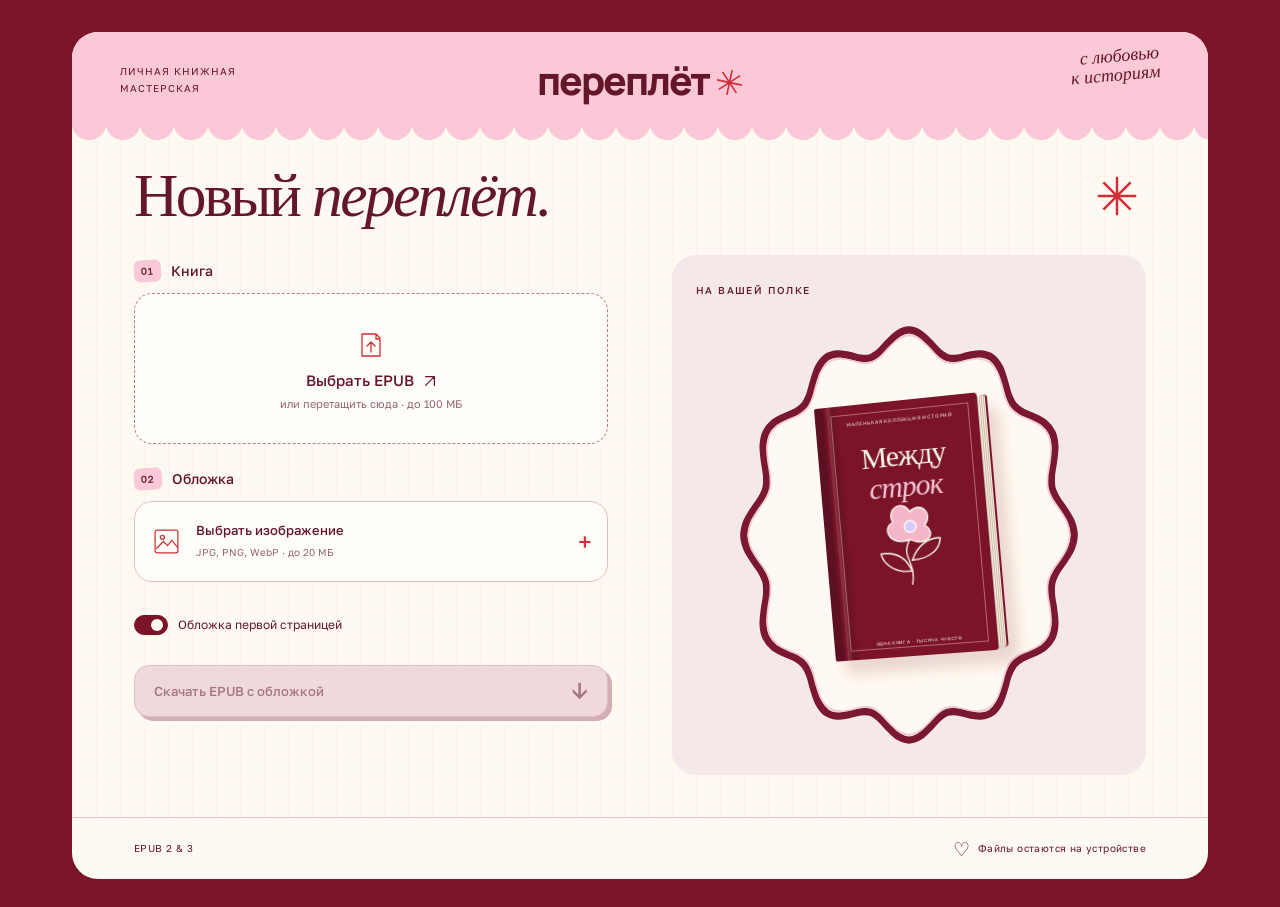
==== commit a9180b82: "Round editor panels, add scalloped preview frame, and fix iPhone icons" ====
--- a/index.html
+++ b/index.html
@@ -9,6 +9,7 @@
   <link rel="icon" href="favicon.svg" type="image/svg+xml">
   <link rel="stylesheet" href="style.css">
   <link rel="stylesheet" href="mobile.css">
+  <link rel="stylesheet" href="refinements.css">
   <script defer src="vendor/jszip.min.js"></script>
   <script defer src="epub.js"></script>
   <script defer src="app.js"></script>
@@ -17,13 +18,13 @@
   <div class="paper">
     <header class="header">
       <span class="header-note">Личная книжная<br>мастерская</span>
-      <a class="brand" href="./" aria-label="Переплёт, главная">переплёт<span aria-hidden="true">✳</span></a>
+      <a class="brand" href="./" aria-label="Переплёт, главная">переплёт<span aria-hidden="true"><svg class="asterisk-icon" viewBox="0 0 32 32" aria-hidden="true" fill="none"><path d="M16 2v28M2 16h28M6.1 6.1l19.8 19.8M25.9 6.1 6.1 25.9" stroke="currentColor" stroke-width="1.8"/></svg></span></a>
       <span class="header-mark" aria-hidden="true">с любовью<br>к историям</span>
     </header>
     <main>
       <div class="title-row">
         <h1>Новый <em>переплёт.</em></h1>
-        <span class="title-flower" aria-hidden="true">✳</span>
+        <span class="title-flower" aria-hidden="true"><svg class="asterisk-icon" viewBox="0 0 32 32" aria-hidden="true" fill="none"><path d="M16 2v28M2 16h28M6.1 6.1l19.8 19.8M25.9 6.1 6.1 25.9" stroke="currentColor" stroke-width="1.8"/></svg></span>
       </div>
       <div class="workspace">
         <section class="editor" aria-label="Редактор обложки">
@@ -33,7 +34,7 @@
             <div class="dropzone book-drop" id="book-drop">
               <input id="book-input" type="file" accept=".epub,application/epub+zip" aria-label="Загрузить книгу EPUB">
               <span class="upload-icon" aria-hidden="true"><svg viewBox="0 0 32 32"><path d="M7 5h14l4 4v18H7zM21 5v5h4M16 23V13m-4 4 4-4 4 4"/></svg></span>
-              <strong>Выбрать EPUB <span aria-hidden="true">↗</span></strong>
+              <strong>Выбрать EPUB <span aria-hidden="true"><svg class="upload-arrow" viewBox="0 0 16 16" aria-hidden="true" fill="none"><path d="m3 13 10-10M3 3h10v10" stroke="currentColor" stroke-width="1.4" stroke-linecap="round" stroke-linejoin="round"/></svg></span></strong>
               <small>или перетащить сюда · до 100 МБ</small>
             </div>
             <div id="book-loaded" class="loaded-file" hidden>
@@ -61,7 +62,11 @@
         <section class="preview-panel" aria-label="Предпросмотр обложки">
           <div class="preview-heading"><span>На вашей полке</span><button type="button" id="reset-button" class="text-button" hidden>Сбросить ↺</button></div>
           <div class="preview-card">
-            <span class="book-sticker" aria-hidden="true">ещё одну<br><em>главу!</em></span>
+<svg class="scallop-frame" viewBox="0 0 400 480" aria-hidden="true"><path d="M383.57,240.00C383.57,244.89 382.22,249.98 380.38,254.68C378.54,259.38 375.24,263.89 372.51,268.19C369.78,272.50 366.30,276.39 364.02,280.50C361.74,284.61 359.77,288.46 358.83,292.83C357.88,297.20 358.04,301.76 358.36,306.73C358.68,311.70 360.13,317.24 360.76,322.66C361.38,328.08 362.42,334.04 362.13,339.25C361.83,344.46 360.95,349.70 358.98,353.94C357.01,358.18 353.79,361.74 350.30,364.67C346.81,367.60 342.14,369.46 338.04,371.49C333.95,373.53 329.36,374.74 325.73,376.88C322.10,379.02 318.85,381.13 316.27,384.33C313.69,387.53 311.99,391.58 310.26,396.08C308.54,400.59 307.56,406.28 305.92,411.36C304.29,416.45 302.79,422.25 300.43,426.58C298.07,430.91 295.20,434.90 291.79,437.35C288.37,439.80 284.15,440.89 279.95,441.26C275.75,441.63 270.95,440.34 266.59,439.56C262.22,438.78 257.76,436.98 253.76,436.58C249.75,436.18 246.08,435.99 242.56,437.16C239.04,438.34 235.93,440.78 232.63,443.61C229.32,446.44 226.18,450.77 222.71,454.15C219.24,457.54 215.61,461.63 211.82,463.92C208.04,466.21 203.94,467.88 200.00,467.88C196.06,467.88 191.96,466.21 188.18,463.92C184.39,461.63 180.76,457.54 177.29,454.15C173.82,450.77 170.68,446.44 167.37,443.61C164.07,440.78 160.96,438.34 157.44,437.16C153.92,435.99 150.25,436.18 146.24,436.58C142.24,436.98 137.78,438.78 133.41,439.56C129.05,440.34 124.25,441.63 120.05,441.26C115.85,440.89 111.63,439.80 108.22,437.35C104.80,434.90 101.93,430.91 99.57,426.58C97.21,422.25 95.71,416.45 94.08,411.36C92.44,406.28 91.46,400.59 89.74,396.08C88.01,391.58 86.31,387.53 83.73,384.33C81.15,381.13 77.90,379.02 74.27,376.88C70.64,374.74 66.05,373.53 61.96,371.49C57.86,369.46 53.19,367.60 49.70,364.67C46.21,361.74 42.99,358.18 41.02,353.94C39.05,349.70 38.17,344.46 37.87,339.25C37.58,334.04 38.62,328.08 39.24,322.66C39.87,317.24 41.32,311.70 41.64,306.73C41.96,301.76 42.12,297.20 41.17,292.83C40.23,288.46 38.26,284.61 35.98,280.50C33.70,276.39 30.22,272.50 27.49,268.19C24.76,263.89 21.46,259.38 19.62,254.68C17.78,249.98 16.43,244.89 16.43,240.00C16.43,235.11 17.78,230.02 19.62,225.32C21.46,220.62 24.76,216.11 27.49,211.81C30.22,207.50 33.70,203.61 35.98,199.50C38.26,195.39 40.23,191.54 41.17,187.17C42.12,182.80 41.96,178.24 41.64,173.27C41.32,168.30 39.87,162.76 39.24,157.34C38.62,151.92 37.58,145.96 37.87,140.75C38.17,135.54 39.05,130.30 41.02,126.06C42.99,121.82 46.21,118.26 49.70,115.33C53.19,112.40 57.86,110.54 61.96,108.51C66.05,106.47 70.64,105.26 74.27,103.12C77.90,100.98 81.15,98.87 83.73,95.67C86.31,92.47 88.01,88.42 89.74,83.92C91.46,79.41 92.44,73.72 94.08,68.64C95.71,63.55 97.21,57.75 99.57,53.42C101.93,49.09 104.80,45.10 108.21,42.65C111.63,40.20 115.85,39.11 120.05,38.74C124.25,38.37 129.05,39.66 133.41,40.44C137.78,41.22 142.24,43.02 146.24,43.42C150.25,43.82 153.92,44.01 157.44,42.84C160.96,41.66 164.07,39.22 167.37,36.39C170.68,33.56 173.82,29.23 177.29,25.85C180.76,22.46 184.39,18.37 188.18,16.08C191.96,13.79 196.06,12.12 200.00,12.12C203.94,12.12 208.04,13.79 211.82,16.08C215.61,18.37 219.24,22.46 222.71,25.85C226.18,29.23 229.32,33.56 232.63,36.39C235.93,39.22 239.04,41.66 242.56,42.84C246.08,44.01 249.75,43.82 253.76,43.42C257.76,43.02 262.22,41.22 266.59,40.44C270.95,39.66 275.75,38.37 279.95,38.74C284.15,39.11 288.37,40.20 291.79,42.65C295.20,45.10 298.07,49.09 300.43,53.42C302.79,57.75 304.29,63.55 305.92,68.64C307.56,73.72 308.54,79.41 310.26,83.92C311.99,88.42 313.69,92.47 316.27,95.67C318.85,98.87 322.10,100.98 325.73,103.12C329.36,105.26 333.95,106.47 338.04,108.51C342.14,110.54 346.81,112.40 350.30,115.33C353.79,118.26 357.01,121.82 358.98,126.06C360.95,130.30 361.83,135.54 362.13,140.75C362.42,145.96 361.38,151.92 360.76,157.34C360.13,162.76 358.68,168.30 358.36,173.27C358.04,178.24 357.88,182.80 358.83,187.17C359.77,191.54 361.74,195.39 364.02,199.50C366.30,203.61 369.78,207.50 372.51,211.81C375.24,216.11 378.54,220.62 380.38,225.32C382.22,230.02 383.57,235.11 383.57,240.00Z" fill="#f8dfe1" stroke="#7b1831" stroke-width="8"/><path d="M383.57,240.00C383.57,244.89 382.22,249.98 380.38,254.68C378.54,259.38 375.24,263.89 372.51,268.19C369.78,272.50 366.30,276.39 364.02,280.50C361.74,284.61 359.77,288.46 358.83,292.83C357.88,297.20 358.04,301.76 358.36,306.73C358.68,311.70 360.13,317.24 360.76,322.66C361.38,328.08 362.42,334.04 362.13,339.25C361.83,344.46 360.95,349.70 358.98,353.94C357.01,358.18 353.79,361.74 350.30,364.67C346.81,367.60 342.14,369.46 338.04,371.49C333.95,373.53 329.36,374.74 325.73,376.88C322.10,379.02 318.85,381.13 316.27,384.33C313.69,387.53 311.99,391.58 310.26,396.08C308.54,400.59 307.56,406.28 305.92,411.36C304.29,416.45 302.79,422.25 300.43,426.58C298.07,430.91 295.20,434.90 291.79,437.35C288.37,439.80 284.15,440.89 279.95,441.26C275.75,441.63 270.95,440.34 266.59,439.56C262.22,438.78 257.76,436.98 253.76,436.58C249.75,436.18 246.08,435.99 242.56,437.16C239.04,438.34 235.93,440.78 232.63,443.61C229.32,446.44 226.18,450.77 222.71,454.15C219.24,457.54 215.61,461.63 211.82,463.92C208.04,466.21 203.94,467.88 200.00,467.88C196.06,467.88 191.96,466.21 188.18,463.92C184.39,461.63 180.76,457.54 177.29,454.15C173.82,450.77 170.68,446.44 167.37,443.61C164.07,440.78 160.96,438.34 157.44,437.16C153.92,435.99 150.25,436.18 146.24,436.58C142.24,436.98 137.78,438.78 133.41,439.56C129.05,440.34 124.25,441.63 120.05,441.26C115.85,440.89 111.63,439.80 108.22,437.35C104.80,434.90 101.93,430.91 99.57,426.58C97.21,422.25 95.71,416.45 94.08,411.36C92.44,406.28 91.46,400.59 89.74,396.08C88.01,391.58 86.31,387.53 83.73,384.33C81.15,381.13 77.90,379.02 74.27,376.88C70.64,374.74 66.05,373.53 61.96,371.49C57.86,369.46 53.19,367.60 49.70,364.67C46.21,361.74 42.99,358.18 41.02,353.94C39.05,349.70 38.17,344.46 37.87,339.25C37.58,334.04 38.62,328.08 39.24,322.66C39.87,317.24 41.32,311.70 41.64,306.73C41.96,301.76 42.12,297.20 41.17,292.83C40.23,288.46 38.26,284.61 35.98,280.50C33.70,276.39 30.22,272.50 27.49,268.19C24.76,263.89 21.46,259.38 19.62,254.68C17.78,249.98 16.43,244.89 16.43,240.00C16.43,235.11 17.78,230.02 19.62,225.32C21.46,220.62 24.76,216.11 27.49,211.81C30.22,207.50 33.70,203.61 35.98,199.50C38.26,195.39 40.23,191.54 41.17,187.17C42.12,182.80 41.96,178.24 41.64,173.27C41.32,168.30 39.87,162.76 39.24,157.34C38.62,151.92 37.58,145.96 37.87,140.75C38.17,135.54 39.05,130.30 41.02,126.06C42.99,121.82 46.21,118.26 49.70,115.33C53.19,112.40 57.86,110.54 61.96,108.51C66.05,106.47 70.64,105.26 74.27,103.12C77.90,100.98 81.15,98.87 83.73,95.67C86.31,92.47 88.01,88.42 89.74,83.92C91.46,79.41 92.44,73.72 94.08,68.64C95.71,63.55 97.21,57.75 99.57,53.42C101.93,49.09 104.80,45.10 108.21,42.65C111.63,40.20 115.85,39.11 120.05,38.74C124.25,38.37 129.05,39.66 133.41,40.44C137.78,41.22 142.24,43.02 146.24,43.42C150.25,43.82 153.92,44.01 157.44,42.84C160.96,41.66 164.07,39.22 167.37,36.39C170.68,33.56 173.82,29.23 177.29,25.85C180.76,22.46 184.39,18.37 188.18,16.08C191.96,13.79 196.06,12.12 200.00,12.12C203.94,12.12 208.04,13.79 211.82,16.08C215.61,18.37 219.24,22.46 222.71,25.85C226.18,29.23 229.32,33.56 232.63,36.39C235.93,39.22 239.04,41.66 242.56,42.84C246.08,44.01 249.75,43.82 253.76,43.42C257.76,43.02 262.22,41.22 266.59,40.44C270.95,39.66 275.75,38.37 279.95,38.74C284.15,39.11 288.37,40.20 291.79,42.65C295.20,45.10 298.07,49.09 300.43,53.42C302.79,57.75 304.29,63.55 305.92,68.64C307.56,73.72 308.54,79.41 310.26,83.92C311.99,88.42 313.69,92.47 316.27,95.67C318.85,98.87 322.10,100.98 325.73,103.12C329.36,105.26 333.95,106.47 338.04,108.51C342.14,110.54 346.81,112.40 350.30,115.33C353.79,118.26 357.01,121.82 358.98,126.06C360.95,130.30 361.83,135.54 362.13,140.75C362.42,145.96 361.38,151.92 360.76,157.34C360.13,162.76 358.68,168.30 358.36,173.27C358.04,178.24 357.88,182.80 358.83,187.17C359.77,191.54 361.74,195.39 364.02,199.50C366.30,203.61 369.78,207.50 372.51,211.81C375.24,216.11 378.54,220.62 380.38,225.32C382.22,230.02 383.57,235.11 383.57,240.00Z" transform="translate(200 240) scale(.973) translate(-200 -240)" fill="#fffaf1" stroke="#f0c9d1" stroke-width="2"/></svg>
+
+
+
+
             <div class="book-stage" id="book-stage">
               <div class="book-object" id="book-object">
                 <div class="book-spine"></div><div class="book-pages"></div>
--- a/refinements.css
+++ b/refinements.css
@@ -0,0 +1,32 @@
+/* Rounded controls and a continuous scalloped book frame. */
+.paper{border-radius:26px;overflow:hidden}
+.book-drop,.cover-drop,.loaded-file{border-radius:18px}
+.primary-button{border-radius:15px}
+.number{border-radius:6px}
+.status{border-radius:12px}
+.text-button{border-radius:8px}
+.preview-panel{border-radius:24px;overflow:hidden;background:#f4e9e8;padding-bottom:24px}
+.preview-panel:after{display:none}
+.preview-card{position:relative;display:block;flex:none;width:100%;max-width:360px;aspect-ratio:5/6;height:auto;margin-inline:auto;padding:0;background:transparent;border-radius:0;isolation:isolate}
+.preview-card:before,.preview-card:after{display:none}
+.scallop-frame{position:absolute;inset:0;display:block;width:100%;height:100%;pointer-events:none;z-index:0}
+.preview-card .book-stage{position:absolute;inset:0;width:100%;height:100%;padding:0 0 12px;display:grid;place-items:center;z-index:1}
+.preview-card .book-object{width:44%;height:61%;max-width:50%;margin:0;transform:rotate(-5deg) rotateY(-8deg)}
+.preview-card .book-object:hover{transform:rotate(-2deg) rotateY(-5deg)}
+.preview-card .preview-caption{position:absolute;left:16%;right:16%;bottom:8%;padding:0;text-align:center;z-index:1}
+.preview-card .preview-caption>span{font-size:20px;line-height:1.2;white-space:nowrap;overflow:hidden;text-overflow:ellipsis;display:block}
+.preview-card .sample-cover{padding:16px 9px 12px}
+.preview-card .sample-title{font-size:30px;margin-top:18px}
+.preview-card .sample-art{width:85%;height:90px;margin-top:3px}
+.preview-card .sample-top{font-size:4.8px;letter-spacing:.8px}
+.preview-card .sample-bottom{font-size:4.5px;letter-spacing:.7px}
+@media(max-width:950px){.preview-card .sample-title{font-size:27px}.preview-card .sample-art{height:70px}.preview-card .sample-top{font-size:4px}}
+@media(max-width:700px){.paper{border-radius:20px}.book-drop,.cover-drop,.loaded-file{border-radius:16px}.preview-panel{border-radius:20px;padding:16px 16px 22px}.preview-card{max-width:340px;min-height:0}.preview-card .book-stage{height:100%;padding-bottom:10px}.preview-card .book-object{width:44%;height:61%;max-width:50%}.preview-card .sample-title{font-size:clamp(22px,6.3vw,29px);margin-top:14px}.preview-card .sample-art{height:65px}.preview-card .preview-caption>span{font-size:19px}.primary-button{border-radius:13px}}
+@media(max-width:360px){.preview-panel{padding-inline:10px}.preview-card .sample-title{font-size:22px;margin-top:10px}.preview-card .sample-cover{padding:14px 7px 10px}.preview-card .sample-top{font-size:3.5px;letter-spacing:.5px}.preview-card .sample-bottom{font-size:3.5px}.preview-card .sample-art{height:50px}.preview-card .preview-caption>span{font-size:17px}}
+
+/* Keep preview metadata available to the app without a visible caption. */
+.preview-card .preview-caption{display:none}
+
+/* Vector marks keep the same appearance on iOS and desktop. */
+.asterisk-icon{display:block;width:1em;height:1em;flex-shrink:0}
+.upload-arrow{display:inline-block;width:14px;height:14px;vertical-align:-2px}
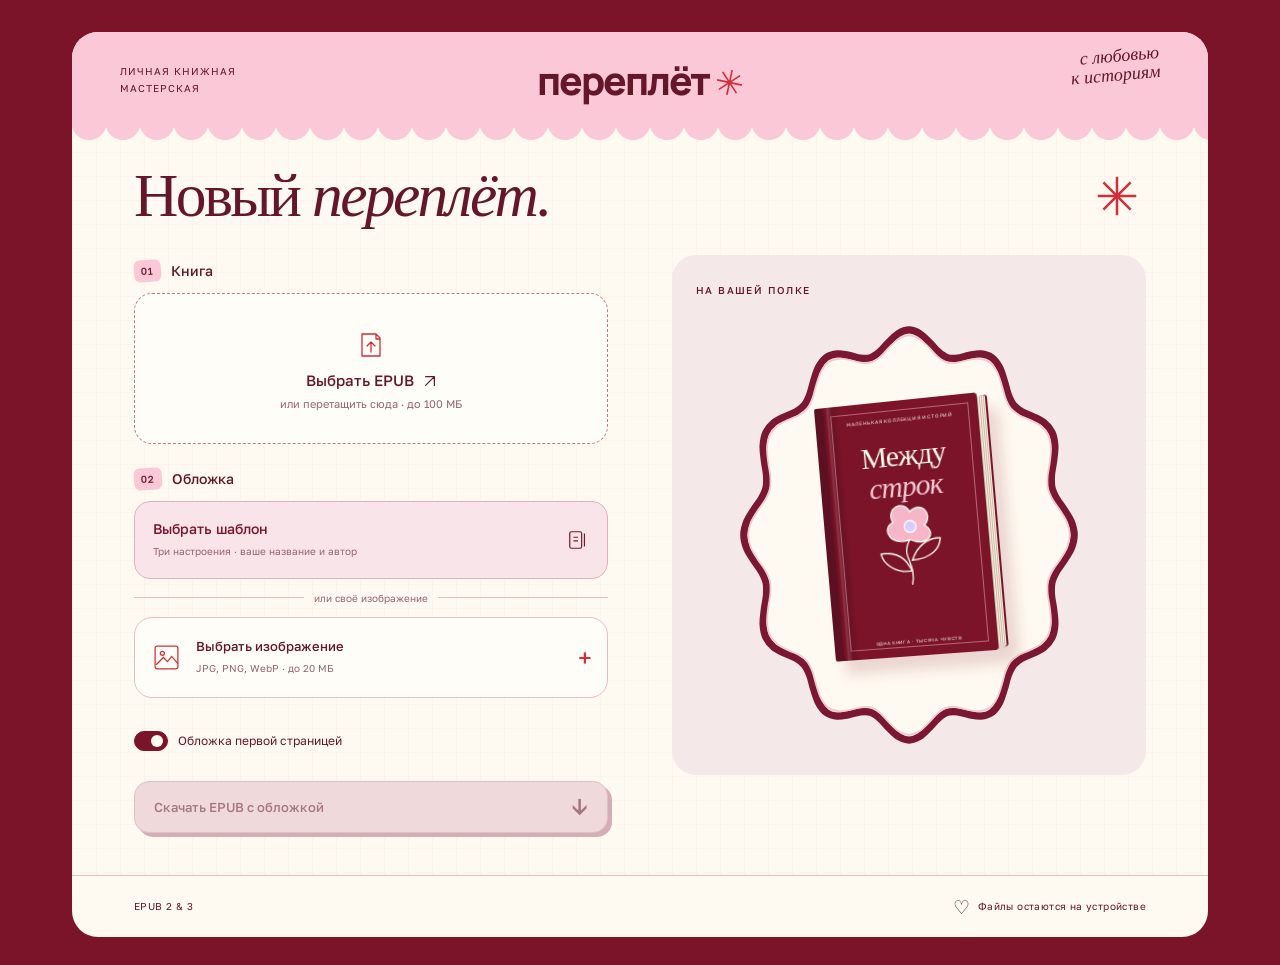
==== commit 785c973a: "Make latest cover-template version the main Pereplet site; archive original at v1" ====
--- a/index.html
+++ b/index.html
@@ -6,13 +6,22 @@
   <meta name="description" content="Переплёт — личная мастерская обложек EPUB.">
   <meta name="theme-color" content="#7b1429">
   <title>Переплёт — мастерская обложек</title>
-  <link rel="icon" href="favicon.svg" type="image/svg+xml">
-  <link rel="stylesheet" href="style.css">
-  <link rel="stylesheet" href="mobile.css">
-  <link rel="stylesheet" href="refinements.css">
-  <script defer src="vendor/jszip.min.js"></script>
-  <script defer src="epub.js"></script>
-  <script defer src="app.js"></script>
+  <link rel="icon" type="image/png" sizes="32x32" href="icons/favicon-32.png?v=main-20261106">
+  <link rel="icon" type="image/png" sizes="192x192" href="icons/icon-192.png?v=main-20261106">
+  <link rel="apple-touch-icon" sizes="180x180" href="icons/apple-touch-icon.png?v=main-20261106">
+  <link rel="manifest" href="site.webmanifest?v=main-20261106">
+  <meta name="apple-mobile-web-app-title" content="Переплёт">
+  <meta name="apple-mobile-web-app-capable" content="yes">
+  <meta name="mobile-web-app-capable" content="yes">
+  <link rel="stylesheet" href="style.css?v=main-20261106">
+  <link rel="stylesheet" href="mobile.css?v=main-20261106">
+  <link rel="stylesheet" href="refinements.css?v=main-20261106">
+  <link rel="stylesheet" href="templates.css?v=main-20261106">
+  <script defer src="vendor/jszip.min.js?v=main-20261106"></script>
+  <script defer src="epub.js?v=main-20261106"></script>
+  <script defer src="cover-renderer.js?v=main-20261106"></script>
+  <script defer src="template-menu.js?v=main-20261106"></script>
+  <script defer src="app.js?v=main-20261106"></script>
 </head>
 <body>
   <div class="paper">
@@ -45,6 +54,8 @@
           </div>
           <div class="step" id="cover-step">
             <div class="step-label"><h2><span class="number">02</span> Обложка</h2><span class="step-done" id="cover-done" hidden>Готово ✓</span></div>
+            <button type="button" class="template-open" id="choose-template"><span><strong>Выбрать шаблон</strong><small>Три настроения · ваше название и автор</small></span><svg width="22" height="22" viewBox="0 0 24 24" aria-hidden="true" fill="none" stroke="currentColor" stroke-width="1.3"><rect x="3" y="3" width="13" height="18" rx="2"/><path d="M19 5v14M7 9h5M7 13h5"/></svg></button>
+            <div class="cover-or"><span>или своё изображение</span></div>
             <div class="dropzone cover-drop" id="cover-drop">
               <input id="cover-input" type="file" accept="image/jpeg,image/png,image/webp,.jpg,.jpeg,.png,.webp" aria-label="Загрузить изображение обложки">
               <span class="image-icon" aria-hidden="true"><svg viewBox="0 0 28 28"><rect x="3" y="3" width="22" height="22" rx="2"/><circle cx="10" cy="10" r="2"/><path d="m4 21 7-7 4 4 4-5 6 7"/></svg></span>
@@ -88,5 +99,20 @@
     </main>
     <footer><span>EPUB 2 &amp; 3</span><span class="privacy-note"><span aria-hidden="true">♡</span> Файлы остаются на устройстве</span></footer>
   </div>
+
+  <dialog id="template-dialog" class="template-dialog" aria-labelledby="template-heading">
+    <div class="template-header"><div><h2 id="template-heading">Обложка из шаблона</h2><p>Маленькие детали вашей библиотеки</p></div><button type="button" class="template-close" id="template-close" aria-label="Закрыть">×</button></div>
+    <div class="template-content">
+      <div class="template-settings">
+        <div class="template-choices" role="group" aria-label="Оформление обложки"></div>
+        <label class="template-field" for="template-title">Название книги<textarea id="template-title" rows="2" maxlength="240" placeholder="Название книги"></textarea></label>
+        <label class="template-field" for="template-author">Автор<input id="template-author" type="text" maxlength="120" placeholder="Имя автора"></label>
+        <div class="template-options"><label><input id="template-spine" type="checkbox" checked>Корешок</label><label><input id="template-gray" type="checkbox">Чёрно-белый вид</label></div>
+        <p class="template-meta">3:4 · ssdtati library</p>
+      </div>
+      <div class="template-preview"><canvas id="template-canvas" width="1500" height="2000" aria-label="Предпросмотр выбранного шаблона"></canvas></div>
+    </div>
+    <div class="template-footer"><p id="template-status" role="status" aria-live="polite"></p><button type="button" id="template-apply">Вставить в книгу <span aria-hidden="true">↗</span></button></div>
+  </dialog>
 </body>
 </html>
--- a/templates.css
+++ b/templates.css
@@ -0,0 +1,6 @@
+/* The cover menu uses the site's existing cream, rose and burgundy palette. */
+.template-open{display:flex;align-items:center;justify-content:space-between;gap:16px;width:100%;min-height:78px;padding:16px 18px;background:#f8e4e9;border:1px solid #dcb4bf;color:var(--wine);border-radius:16px;text-align:left}.template-open>span{display:flex;flex-direction:column;gap:7px}.template-open strong{font-size:14px;font-weight:500}.template-open small{font-size:10px;color:var(--muted);line-height:1.5}.template-open:hover:enabled{background:#f4d7e1}.template-open:disabled{opacity:.5}.cover-or{display:flex;align-items:center;gap:10px;margin:13px 0;color:var(--muted);font-size:10px}.cover-or:before,.cover-or:after{content:'';height:1px;background:var(--line);flex:1}
+.template-dialog{margin:auto;padding:0;width:min(840px,calc(100% - 40px));max-height:calc(100dvh - 40px);border:1px solid #e0c7cb;border-radius:24px;background:#fffaf3;color:var(--ink);box-shadow:0 20px 90px #32131f44;overflow:auto}.template-dialog::backdrop{background:#38162170;backdrop-filter:blur(4px)}.template-header{position:sticky;top:0;z-index:2;display:flex;align-items:center;justify-content:space-between;gap:16px;background:#fffaf3;padding:24px 28px 16px}.template-header h2{font:normal 30px/1.15 var(--serif);letter-spacing:-.6px;margin:0}.template-header p{font-size:11px;margin:6px 0 0;color:var(--muted)}.template-close{height:44px;width:44px;border:0;background:#f7e6e9;border-radius:50%;color:var(--wine);font-size:26px;flex-shrink:0}.template-content{display:grid;grid-template-columns:minmax(0,1fr) minmax(0,280px);gap:30px;padding:6px 28px 24px;align-items:start}.template-settings{min-width:0}.template-choices{display:grid;grid-template-columns:repeat(3,minmax(0,1fr));gap:10px;margin-bottom:22px}.template-choice{border:1px solid #ddc8c9;background:transparent;padding:5px;border-radius:10px;color:var(--wine);text-align:left;min-width:0}.template-choice[aria-pressed=true]{border:2px solid var(--wine);padding:4px;background:#f5e6e9}.template-choice img{display:block;width:100%;aspect-ratio:3/4;object-fit:cover;border-radius:5px}.template-choice>span{display:block;font-size:10px;line-height:1.3;padding:7px 2px 3px;min-height:34px;overflow-wrap:anywhere}.template-field{display:block;margin:14px 0 0;font-size:12px}.template-field input,.template-field textarea{display:block;width:100%;margin-top:7px;border:1px solid #d9b8c0;background:#fffdf9;border-radius:10px;color:#502331;font:16px/1.5 'Golos Text',Arial,sans-serif;padding:10px 12px;resize:vertical;min-height:44px}.template-field textarea{min-height:78px}.template-options{display:flex;flex-wrap:wrap;column-gap:18px;margin-top:10px}.template-options label{display:flex;align-items:center;gap:8px;min-height:44px;font-size:11px}.template-options input{width:17px;height:17px;accent-color:var(--wine)}.template-meta{font-size:10px;letter-spacing:.3px;color:var(--muted);margin:6px 0 0}.template-preview canvas{display:block;width:100%;height:auto;aspect-ratio:3/4;box-shadow:0 8px 25px #3e263021}.template-footer{position:sticky;bottom:0;z-index:2;background:#fffaf3;padding:16px 28px 22px;border-top:1px solid #efdcde;display:flex;align-items:center;justify-content:space-between;gap:20px}.template-footer p{font-size:11px;line-height:1.5;color:var(--muted);margin:0;min-height:16px}.template-footer p.error{color:#b1263a}.template-footer>button{min-height:48px;padding:12px 20px;border:0;border-radius:12px;background:var(--wine);color:var(--cream);white-space:nowrap;font-size:13px}.template-footer>button:disabled{opacity:.45}.template-footer>button>span{margin-left:20px}.template-dialog :focus-visible{outline:3px solid #a68be9;outline-offset:3px}.template-dialog.busy .template-content{pointer-events:none;opacity:.6}body.template-modal-open{overflow:hidden}
+.preview-card.has-template{aspect-ratio:3/4;max-width:300px;margin:16px auto 4px}.preview-card.has-template .scallop-frame{display:none}.preview-card.has-template .book-stage{padding:0}.preview-card.has-template .book-object{width:100%!important;height:100%;max-width:none;transform:none;filter:drop-shadow(0 8px 12px #3e263020)}.preview-card.has-template .book-pages,.preview-card.has-template .book-spine,.preview-card.has-template .book-front:after{display:none}.preview-card.has-template .book-front{border-radius:1px;box-shadow:none;background:transparent}
+@media(max-width:700px){.template-open{min-height:74px;padding:14px}.template-open strong{font-size:14px}.template-dialog{width:calc(100% - 24px);max-height:calc(100dvh - 24px);border-radius:20px}.template-header{padding:18px 18px 14px}.template-header h2{font-size:25px}.template-header p{font-size:10px}.template-content{grid-template-columns:minmax(0,1fr);padding:0 18px 18px;gap:20px}.template-choices{gap:10px;margin-bottom:16px}.template-choice img{max-height:118px;object-fit:cover}.template-choice>span{font-size:10px;min-height:29px}.template-preview{width:min(100%,220px);margin:auto}.template-footer{padding:14px 18px max(14px,env(safe-area-inset-bottom));gap:10px;flex-wrap:wrap}.template-footer>button{width:100%;display:flex;justify-content:space-between}.template-footer p:empty{display:none}.preview-card.has-template{max-width:280px;margin-block:12px 4px}}
+@media(prefers-reduced-motion:reduce){.template-dialog::backdrop{backdrop-filter:none}}
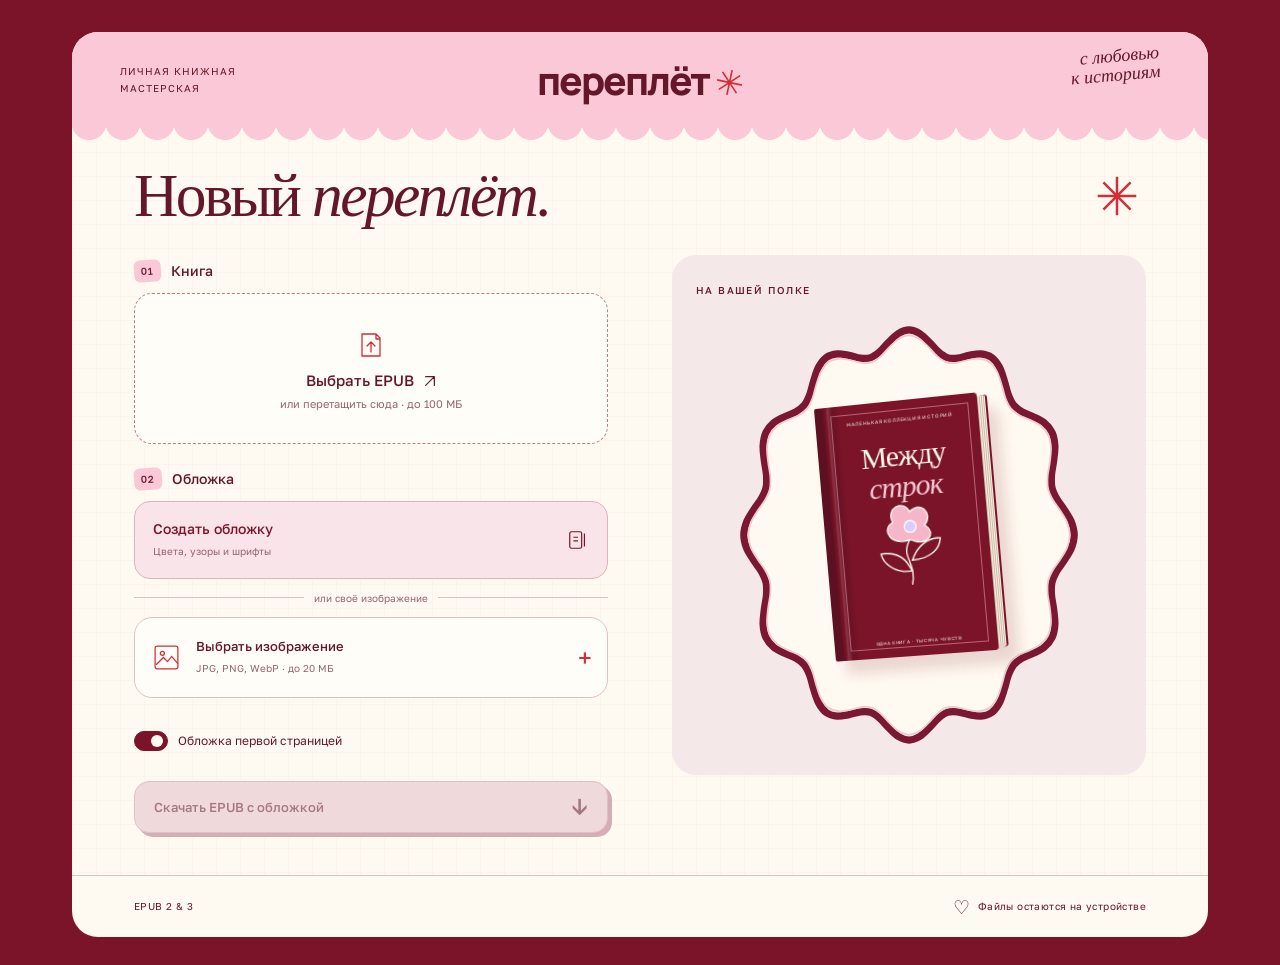
==== commit b6e82441: "Add custom cover colors, polka dots and gingham with linen texture and automatic text contrast" ====
--- a/index.html
+++ b/index.html
@@ -16,12 +16,13 @@
   <link rel="stylesheet" href="style.css?v=main-20261106">
   <link rel="stylesheet" href="mobile.css?v=main-20261106">
   <link rel="stylesheet" href="refinements.css?v=main-20261106">
-  <link rel="stylesheet" href="templates.css?v=main-20261106">
+  <link rel="stylesheet" href="templates.css?v=patterns-20261106">
   <script defer src="vendor/jszip.min.js?v=main-20261106"></script>
   <script defer src="epub.js?v=main-20261106"></script>
-  <script defer src="cover-renderer.js?v=main-20261106"></script>
-  <script defer src="template-menu.js?v=main-20261106"></script>
-  <script defer src="app.js?v=main-20261106"></script>
+  <script defer src="cover-fonts.js?v=patterns-20261106"></script>
+  <script defer src="cover-renderer.js?v=patterns-20261106"></script>
+  <script defer src="template-menu.js?v=patterns-20261106"></script>
+  <script defer src="app.js?v=patterns-20261106"></script>
 </head>
 <body>
   <div class="paper">
@@ -54,7 +55,7 @@
           </div>
           <div class="step" id="cover-step">
             <div class="step-label"><h2><span class="number">02</span> Обложка</h2><span class="step-done" id="cover-done" hidden>Готово ✓</span></div>
-            <button type="button" class="template-open" id="choose-template"><span><strong>Выбрать шаблон</strong><small>Три настроения · ваше название и автор</small></span><svg width="22" height="22" viewBox="0 0 24 24" aria-hidden="true" fill="none" stroke="currentColor" stroke-width="1.3"><rect x="3" y="3" width="13" height="18" rx="2"/><path d="M19 5v14M7 9h5M7 13h5"/></svg></button>
+            <button type="button" class="template-open" id="choose-template"><span><strong>Создать обложку</strong><small>Цвета, узоры и шрифты</small></span><svg width="22" height="22" viewBox="0 0 24 24" aria-hidden="true" fill="none" stroke="currentColor" stroke-width="1.3"><rect x="3" y="3" width="13" height="18" rx="2"/><path d="M19 5v14M7 9h5M7 13h5"/></svg></button>
             <div class="cover-or"><span>или своё изображение</span></div>
             <div class="dropzone cover-drop" id="cover-drop">
               <input id="cover-input" type="file" accept="image/jpeg,image/png,image/webp,.jpg,.jpeg,.png,.webp" aria-label="Загрузить изображение обложки">
@@ -101,14 +102,24 @@
   </div>
 
   <dialog id="template-dialog" class="template-dialog" aria-labelledby="template-heading">
-    <div class="template-header"><div><h2 id="template-heading">Обложка из шаблона</h2><p>Маленькие детали вашей библиотеки</p></div><button type="button" class="template-close" id="template-close" aria-label="Закрыть">×</button></div>
+    <div class="template-header"><div><h2 id="template-heading">Собрать обложку</h2><p>Цвета, узор и любимый шрифт</p></div><button type="button" class="template-close" id="template-close" aria-label="Закрыть">×</button></div>
     <div class="template-content">
       <div class="template-settings">
-        <div class="template-choices" role="group" aria-label="Оформление обложки"></div>
+        <span class="template-control-label">Узор</span>
+        <div class="template-choices" role="group" aria-label="Узор обложки"></div>
+        <div class="cover-colors" role="group" aria-label="Цвета обложки">
+          <label class="cover-color">Фон<input id="cover-color1" type="color" value="#f7f0e5" aria-label="Первый основной цвет — фон"></label>
+          <label class="cover-color">Узор<input id="cover-color2" type="color" value="#b7c8d9" aria-label="Второй основной цвет — узор"></label>
+          <label class="cover-color">Плашка<input id="cover-panel-color" type="color" value="#fffaf1" aria-label="Цвет овальной плашки"></label>
+        </div>
         <label class="template-field" for="template-title">Название книги<textarea id="template-title" rows="2" maxlength="240" placeholder="Название книги"></textarea></label>
         <label class="template-field" for="template-author">Автор<input id="template-author" type="text" maxlength="120" placeholder="Имя автора"></label>
+        <label class="template-field" for="template-font">Шрифт<select id="template-font" aria-label="Шрифт названия и автора"></select></label>
+        <div class="template-size-heading"><span>Размер текста</span><button type="button" id="template-auto" aria-pressed="true">Авто</button></div>
+        <label class="template-size" for="template-title-size"><span>Название <output id="template-title-size-value" for="template-title-size">112</output></span><input id="template-title-size" type="range" min="28" max="150" step="2" value="112"></label>
+        <label class="template-size" for="template-author-size"><span>Автор <output id="template-author-size-value" for="template-author-size">48</output></span><input id="template-author-size" type="range" min="18" max="80" step="1" value="48"></label>
         <div class="template-options"><label><input id="template-spine" type="checkbox" checked>Корешок</label><label><input id="template-gray" type="checkbox">Чёрно-белый вид</label></div>
-        <p class="template-meta">3:4 · ssdtati library</p>
+        <p class="template-meta">Льняная фактура · 3:4 · ssdtati library</p>
       </div>
       <div class="template-preview"><canvas id="template-canvas" width="1500" height="2000" aria-label="Предпросмотр выбранного шаблона"></canvas></div>
     </div>
--- a/templates.css
+++ b/templates.css
@@ -4,3 +4,13 @@
 .preview-card.has-template{aspect-ratio:3/4;max-width:300px;margin:16px auto 4px}.preview-card.has-template .scallop-frame{display:none}.preview-card.has-template .book-stage{padding:0}.preview-card.has-template .book-object{width:100%!important;height:100%;max-width:none;transform:none;filter:drop-shadow(0 8px 12px #3e263020)}.preview-card.has-template .book-pages,.preview-card.has-template .book-spine,.preview-card.has-template .book-front:after{display:none}.preview-card.has-template .book-front{border-radius:1px;box-shadow:none;background:transparent}
 @media(max-width:700px){.template-open{min-height:74px;padding:14px}.template-open strong{font-size:14px}.template-dialog{width:calc(100% - 24px);max-height:calc(100dvh - 24px);border-radius:20px}.template-header{padding:18px 18px 14px}.template-header h2{font-size:25px}.template-header p{font-size:10px}.template-content{grid-template-columns:minmax(0,1fr);padding:0 18px 18px;gap:20px}.template-choices{gap:10px;margin-bottom:16px}.template-choice img{max-height:118px;object-fit:cover}.template-choice>span{font-size:10px;min-height:29px}.template-preview{width:min(100%,220px);margin:auto}.template-footer{padding:14px 18px max(14px,env(safe-area-inset-bottom));gap:10px;flex-wrap:wrap}.template-footer>button{width:100%;display:flex;justify-content:space-between}.template-footer p:empty{display:none}.preview-card.has-template{max-width:280px;margin-block:12px 4px}}
 @media(prefers-reduced-motion:reduce){.template-dialog::backdrop{backdrop-filter:none}}
+
+/* Adjustable typography stays inside the existing cover editor. */
+.template-field select{display:block;width:100%;max-width:100%;min-width:0;min-height:46px;margin-top:7px;padding:10px 32px 10px 12px;border:1px solid #d9b8c0;border-radius:10px;background:#fffdf9;color:#502331;font:16px/1.4 Arial,sans-serif}.template-size-heading{display:flex;align-items:center;justify-content:space-between;gap:12px;margin:16px 0 4px;font-size:12px}.template-size-heading button{border:1px solid #d9b8c0;border-radius:8px;background:#fffdf9;color:var(--wine);padding:5px 12px;min-height:36px;font-size:11px}.template-size-heading button[aria-pressed=true]{background:#f4dfe6}.template-size{display:block;margin-top:6px;font-size:11px}.template-size>span{display:flex;justify-content:space-between;align-items:center;min-height:24px;gap:10px}.template-size output{min-width:32px;text-align:right;font-variant-numeric:tabular-nums;color:var(--muted)}.template-size input{display:block;width:100%;height:28px;margin:0;accent-color:var(--wine);cursor:pointer}.template-preview{position:sticky;top:95px}.template-dialog.invalid .template-preview canvas{opacity:.55}.template-size input:disabled{opacity:.5}@media(max-width:700px){.template-preview{position:static}.template-size-heading{margin-top:12px}.template-field select{font-size:16px}.template-size input{height:32px}}
+/* Keep the result visible while adjusting typography on a phone. */
+@media(max-width:700px){.template-content{display:flex;flex-direction:column;align-items:stretch;gap:12px}.template-settings{width:100%}.template-preview{order:-1;position:sticky;top:80px;z-index:1;width:100%;padding:8px 0 10px;margin:0;background:#fffaf3;display:grid;place-items:center}.template-preview canvas{width:min(100%,180px);height:auto}.template-choices{margin-top:4px}.template-dialog.invalid .template-preview{background:#fffaf3}}
+@media(max-width:700px) and (max-height:540px){.template-preview{position:static}.template-preview canvas{width:120px}}
+
+/* Free colors and three fabric patterns replace the fixed book-length palettes. */
+.template-control-label{display:block;font-size:12px;margin-bottom:9px}.template-choices{margin-bottom:16px}.template-choice .pattern-swatch{position:relative;display:block;width:100%;height:62px;min-height:62px;padding:0;border-radius:6px;overflow:hidden;background-color:var(--cover-base,#f7f0e5)}.template-choice .pattern-label{display:block;min-height:29px;padding:8px 2px 4px;font-size:12px}.pattern-stripes{background-image:repeating-linear-gradient(90deg,var(--cover-base) 0 8px,var(--cover-pattern) 8px 16px)}.pattern-dots{background-image:radial-gradient(circle at 4px 4px,var(--cover-pattern) 0 1.3px,transparent 1.5px),radial-gradient(circle at 13px 13px,var(--cover-pattern) 0 1.3px,transparent 1.5px);background-size:18px 18px}.pattern-gingham{background-image:linear-gradient(90deg,transparent 50%,var(--cover-pattern) 50%),linear-gradient(0deg,transparent 50%,var(--cover-pattern) 50%);background-size:22px 22px;background-blend-mode:multiply}.pattern-swatch:after{content:'';position:absolute;inset:0;background-image:repeating-linear-gradient(0deg,#0002 0 1px,transparent 1px 3px),repeating-linear-gradient(90deg,#fff5 0 1px,transparent 1px 3px);opacity:.18;pointer-events:none}.cover-colors{display:grid;grid-template-columns:repeat(3,minmax(0,1fr));gap:10px;margin-bottom:18px}.cover-color{display:flex;flex-direction:column;min-width:0;gap:7px;font-size:11px}.cover-color input{display:block;width:100%;height:46px;padding:5px;border:1px solid #d9b8c0;background:#fffdf9;border-radius:10px;cursor:pointer;appearance:none;-webkit-appearance:none}.cover-color input::-webkit-color-swatch-wrapper{padding:0}.cover-color input::-webkit-color-swatch{border:0;border-radius:5px}.cover-color input::-moz-color-swatch{border:0;border-radius:5px}.cover-color input:focus-visible{outline:3px solid #a68be9;outline-offset:3px}@media(max-width:700px){.template-choice .pattern-swatch{height:54px;min-height:54px}.cover-colors{gap:9px;margin-bottom:14px}.template-choice .pattern-label{font-size:11px}}
+.pattern-gingham{background-image:conic-gradient(var(--cover-base) 25%,color-mix(in srgb,var(--cover-base) 58%,var(--cover-pattern) 42%) 0 50%,var(--cover-pattern) 0 75%,color-mix(in srgb,var(--cover-base) 58%,var(--cover-pattern) 42%) 0);background-size:22px 22px;background-blend-mode:normal}
